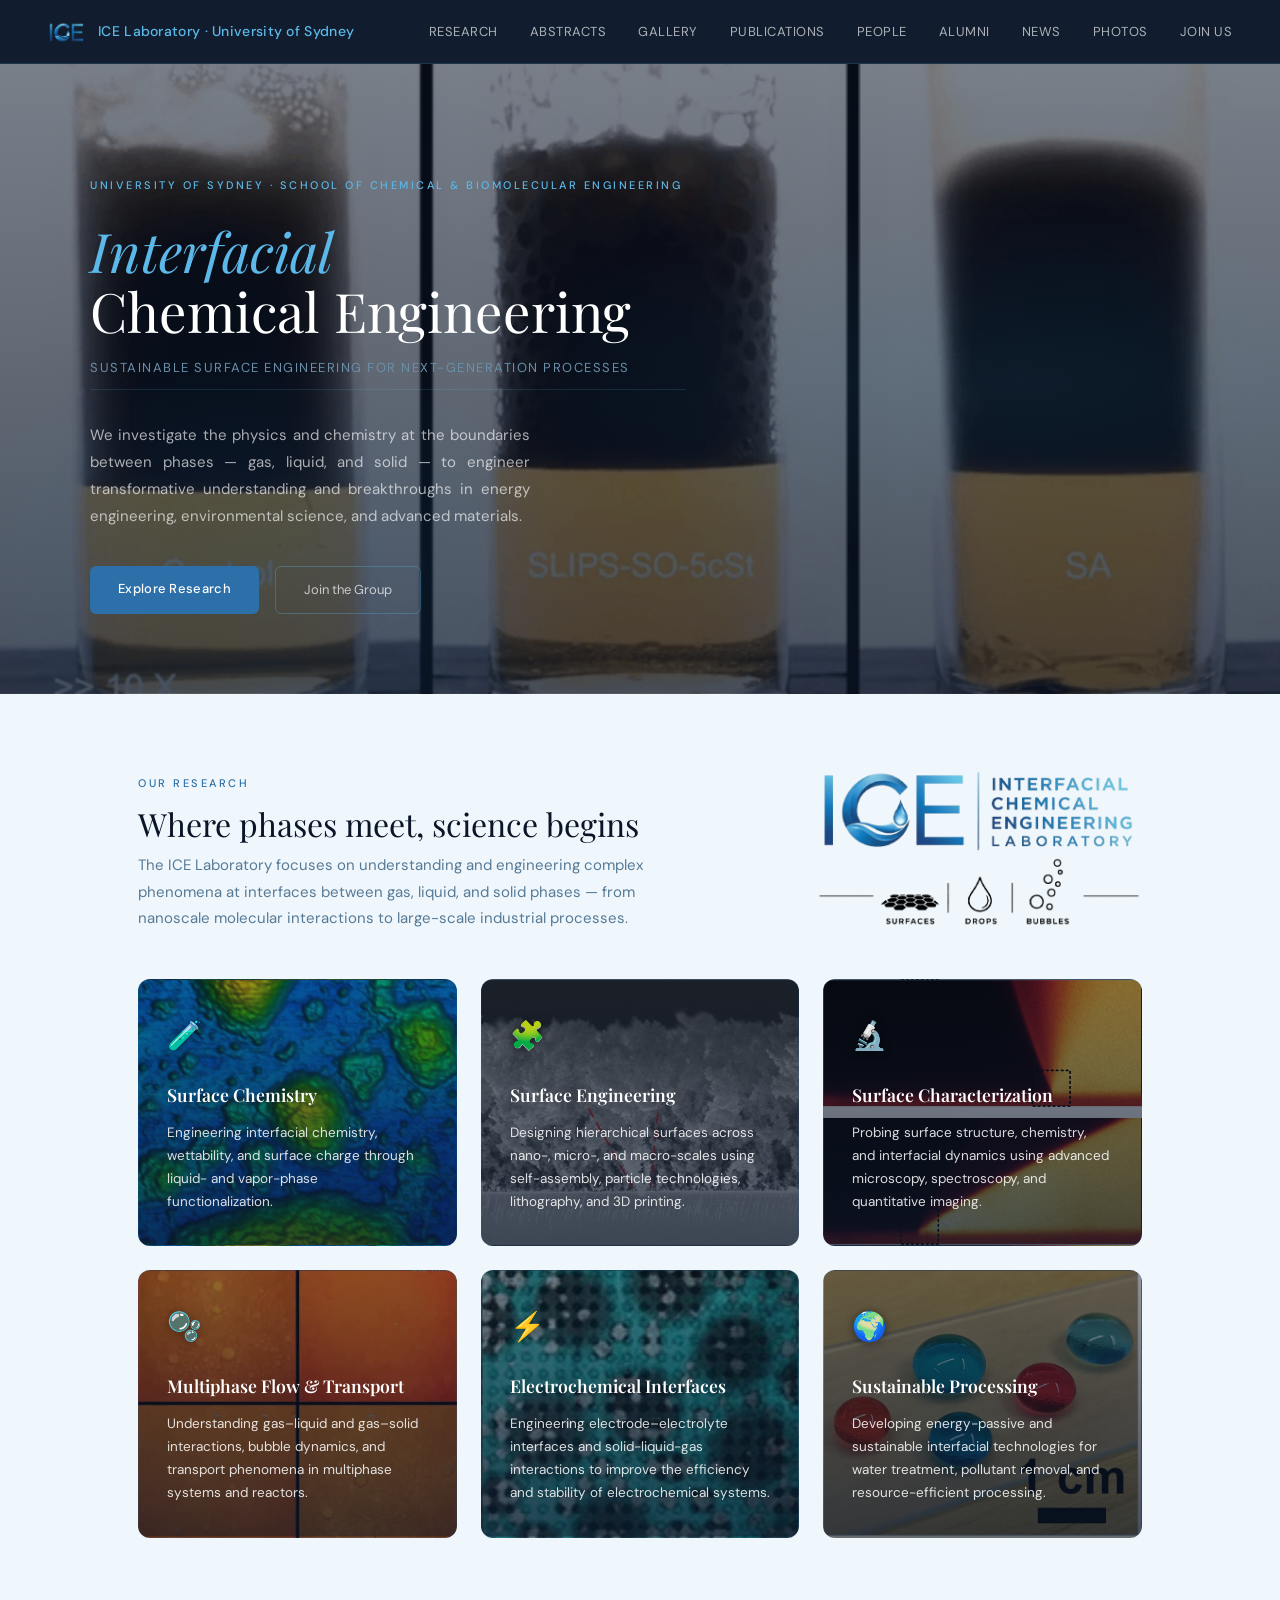
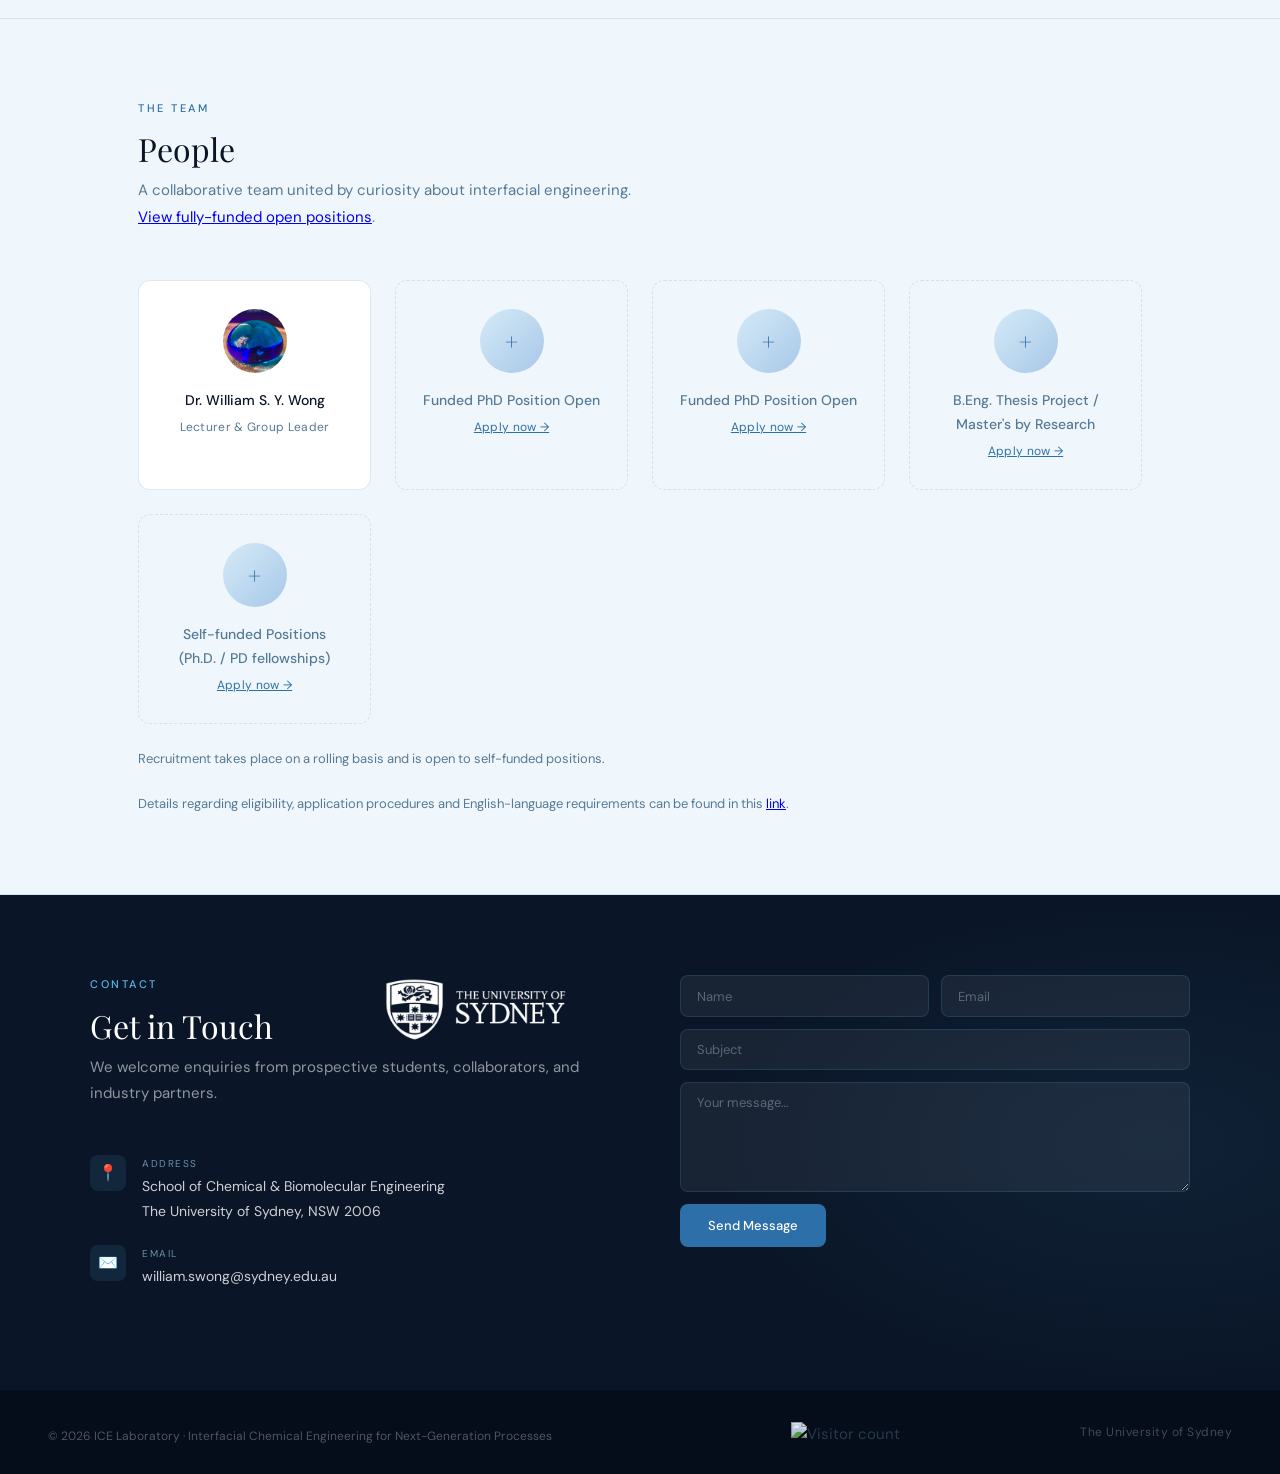
==== index.html @ 40b7fc77 "Major revision" ====
<!DOCTYPE html>
<html lang="en">
<head>
  <meta charset="UTF-8">
  <meta name="viewport" content="width=device-width, initial-scale=1.0">
  <title>ICE Group · University of Sydney</title>
  <link rel="stylesheet" href="css/style.css">
  <link href="https://fonts.googleapis.com/css2?family=Playfair+Display:ital,wght@0,400;0,600;1,400&family=DM+Sans:wght@300;400;500&display=swap" rel="stylesheet">
  <link rel="stylesheet" href="css/style.css">
  <link rel="stylesheet" href="https://fonts.googleapis.com/css2?family=Playfair+Display:ital,wght@0,400;0,600;1,400&family=DM+Sans:wght@300;400;500&display=swap">
  <link rel="stylesheet" href="css/style.css">
  <link rel="stylesheet" href="https://fonts.googleapis.com/css2?family=Playfair+Display:ital,wght@0,400;0,600;1,400&family=DM+Sans:wght@300;400;500&display=swap">
  <link rel="stylesheet" href="https://fonts.googleapis.com/css2?family=Playfair+Display:ital,wght@0,400;0,600;1,400&family=DM+Sans:wght@300;400;500&display=swap">
  <style>




    /* ---- HERO ---- */
    .hero {
      background: var(--ice-deep);
      padding: 7rem 3rem 5rem;
      position: relative; overflow: hidden;
    }
    .hero::before {
      content: '';
      position: absolute; inset: 0;
      background:
        radial-gradient(ellipse 60% 40% at 80% 50%, rgba(91,184,232,0.08) 0%, transparent 70%),
        radial-gradient(ellipse 40% 60% at 20% 80%, rgba(45,111,168,0.12) 0%, transparent 60%);
    }
    .hero-grid {
      display: grid; grid-template-columns: 1fr 1fr; gap: 4rem;
      max-width: 1100px; margin: 0 auto;
      position: relative; z-index: 1; align-items: center;
    }
    .hero-eyebrow {
      font-size: 11px; font-weight: 500; letter-spacing: 2.5px;
      text-transform: uppercase; color: var(--ice-bright); margin-bottom: 1.5rem;
    }
    .hero-title {
      font-family: 'Playfair Display', serif;
      font-size: 3.4rem; font-weight: 400; line-height: 1.1;
      color: white; margin-bottom: 1rem;
    }
    .hero-title em { font-style: italic; color: var(--ice-bright); }
    .hero-subtitle {
      font-size: 13px; font-weight: 400; letter-spacing: 1.5px;
      text-transform: uppercase; color: var(--ice-muted);
      margin-bottom: 2rem; padding-bottom: 2rem;
      border-bottom: 1px solid rgba(91,184,232,0.15);
    }
    .hero-desc {
      color: rgba(255,255,255,0.65); font-size: 15px; line-height: 1.8;
      margin-bottom: 2.5rem; max-width: 440px; text-align: justify;
    }
    .hero-ctas { display: flex; gap: 1rem; flex-wrap: wrap; }
    .hero-visual { display: flex; align-items: center; justify-content: center; opacity: 0.92; }
    .hero-content > * { animation: fadeUp 0.6s ease both; }
    .hero-content > *:nth-child(1) { animation-delay: 0.05s; }
    .hero-content > *:nth-child(2) { animation-delay: 0.15s; }
    .hero-content > *:nth-child(3) { animation-delay: 0.22s; }
    .hero-content > *:nth-child(4) { animation-delay: 0.30s; }
    .hero-content > *:nth-child(5) { animation-delay: 0.38s; }
    .hero-visual { animation: fadeUp 0.8s 0.2s ease both; }



    /* ---- RESEARCH CARDS ---- */
    .research-grid { display: grid; grid-template-columns: repeat(3, 1fr); gap: 1.5rem; }
    .research-card {
      background: white; border: 1px solid var(--border); border-radius: 12px;
      padding: 2rem 1.75rem; position: relative; overflow: hidden;
      min-height: 210px;
      background-size: cover; background-position: center;
      transition: box-shadow 0.2s, transform 0.2s;
    }
    .research-card:hover { transform: translateY(-3px); box-shadow: 0 12px 32px rgba(10,22,40,0.08); }
    .research-card::before {
      content: ''; position: absolute; top: 0; left: 0; right: 0; height: 3px;
      background: linear-gradient(90deg, var(--ice-blue), var(--ice-bright));
    }
    /* When a background photo is set, the top accent bar is redundant and
       title/description switch to light text so they stay readable over
       the dark tint layered under the photo (see researchCardHTML() below). */
    .research-card-photo::before { display: none; }
    .research-card-photo .card-title { color: white; }
    .research-card-photo .card-desc { color: rgba(255,255,255,0.85); }
    .research-card-photo .card-icon { filter: drop-shadow(0 1px 4px rgba(0,0,0,0.5)); }
    .card-icon { font-size: 28px; margin-bottom: 1.25rem; display: block; }
    .card-title {
      font-family: 'Playfair Display', serif; font-size: 1.1rem; font-weight: 600;
      color: var(--ice-deep); margin-bottom: 0.75rem;
    }
    .card-desc { font-size: 13.5px; color: var(--text-muted); line-height: 1.7;}

    /* ---- PEOPLE ---- */
    .full-width-band { background: var(--ice-frost); border-top: 1px solid var(--border); border-bottom: 1px solid var(--border); }
    .people-grid { display: grid; grid-template-columns: repeat(4, 1fr); gap: 1.5rem; }
    .person-card {
      background: white; border: 1px solid var(--border); border-radius: 12px;
      padding: 1.75rem 1.5rem; text-align: center; transition: transform 0.2s;
    }
    .person-card:hover { transform: translateY(-2px); }
    .person-card-open { border: 1px dashed var(--border); background: var(--ice-frost); }
    .person-avatar {
      width: 64px; height: 64px; border-radius: 50%;
      margin: 0 auto 1rem;
      display: flex; align-items: center; justify-content: center;
      font-family: 'Playfair Display', serif; font-size: 1.2rem; color: white; font-weight: 600;
    }
    .person-name { font-weight: 500; font-size: 14px; color: var(--ice-deep); margin-bottom: 0.25rem; }
    .person-role { font-size: 12px; color: var(--text-muted); letter-spacing: 0.3px; }

    /* ---- CONTACT ---- */
    .contact-band {
      background: var(--ice-deep); padding: 5rem 3rem;
      position: relative; overflow: hidden;
    }
    .contact-band::before {
      content: ''; position: absolute; inset: 0;
      background: radial-gradient(ellipse 50% 70% at 90% 50%, rgba(91,184,232,0.07) 0%, transparent 70%);
    }
    .contact-inner {
      max-width: 1100px; margin: 0 auto;
      display: grid; grid-template-columns: 1fr 1fr; gap: 5rem;
      position: relative; z-index: 1; align-items: start;
    }
    .contact-left .section-title { color: white; }
    .contact-left .section-lead  { color: rgba(255,255,255,0.55); }
    .contact-detail { display: flex; gap: 1rem; margin-bottom: 1.25rem; align-items: flex-start; }
    .contact-icon {
      width: 36px; height: 36px; background: rgba(91,184,232,0.1);
      border-radius: 8px; display: flex; align-items: center; justify-content: center;
      flex-shrink: 0; font-size: 16px; color: var(--ice-bright);
    }
    .contact-text-label { font-size: 10px; letter-spacing: 1.5px; text-transform: uppercase; color: var(--ice-muted); display: block; margin-bottom: 2px; }
    .contact-text-val   { font-size: 14px; color: rgba(255,255,255,0.8); }
    .contact-form { display: flex; flex-direction: column; gap: 0.75rem; }
    .form-row { display: grid; grid-template-columns: 1fr 1fr; gap: 0.75rem; }
    .form-input {
      background: rgba(255,255,255,0.06); border: 1px solid rgba(91,184,232,0.15);
      border-radius: 8px; padding: 0.7rem 1rem; color: white;
      font-size: 13px; font-family: 'DM Sans', sans-serif; outline: none; transition: border-color 0.2s;
    }
    .form-input::placeholder { color: rgba(255,255,255,0.3); }
    .form-input:focus { border-color: var(--ice-bright); }
    textarea.form-input { resize: vertical; min-height: 110px; }
    .form-submit {
      background: var(--ice-blue); color: white; border: none;
      padding: 0.8rem 1.75rem; border-radius: 8px; font-size: 13px; font-weight: 500;
      cursor: pointer; font-family: 'DM Sans', sans-serif; align-self: flex-start; transition: background 0.2s;
    }
    .form-submit:hover { background: var(--ice-bright); }
  
  
  
  
  
  
  
  
  
  
  
  
  
  
  
  
  
  
  
  
  
  
  
  
  
  
  
  
  
  
  
  
  
  
  
  
  
  
  
  </style>
</head>
<body>








































<!-- NAV -->
<nav>
  <div class="nav-logo">
    <div class="nav-emblem" style="position: relative; background-image: url('images/Branding/ICE_Logo.png'); background-size: contain; background-position: center center; background-repeat: no-repeat;"></div>
    <a href="index.html" style="text-decoration:none">
      <span class="nav-name" style="position: relative;">ICE Laboratory · University of Sydney</span>
    </a>
  </div>
  <ul class="nav-links">
    <li data-page="research" class="" style="position: relative;"><a href="#research">Research</a></li>
    <li data-page="abstracts" class="" style="position: relative;"><a href="abstracts.html">Abstracts</a></li>
    <li data-page="gallery" class="" style="position: relative;"><a href="gallery.html">Gallery</a></li>
    <li data-page="publications" class="" style="position: relative;"><a href="publications.html">Publications</a></li>
    <li data-page="people" class="" style="position: relative;"><a href="people.html">People</a></li>
    <li data-page="alumni" class="" style="position: relative;"><a href="alumni.html">Alumni</a></li>
    <li data-page="news" class="" style="position: relative;"><a href="news.html">News</a></li>
    <li data-page="photos" class="" style="position: relative;"><a href="photos.html">Photos</a></li>
    <li data-page="join" class="" style="position: relative;"><a href="#contact">Join Us</a></li>
  </ul>
</nav>

<!-- HERO -->
<div class="hero" style="position: relative; background-image: linear-gradient(rgba(10, 22, 40, 0.55), rgba(10, 22, 40, 0.75)), url('images/Home/e1c041_4ffdee4d63ff4e2298f3555fc616839c_mv2.gif'); background-size: cover, cover; background-position: center center, center center; background-repeat: no-repeat, no-repeat;">
  <div class="hero-grid">
    <div class="hero-content">
      <p class="hero-eyebrow" style="position: relative; height: 21px; width: 631px;" spellcheck="false">University of Sydney · School of Chemical &amp; Biomolecular Engineering</p>
      <h1 class="hero-title" style="position: relative;"><em class="" style="position: relative;">Interfacial</em><br>Chemical Engineering</h1>
      <p class="hero-subtitle" style="position: relative; width: 596px; height: 17px;">Sustainable surface Engineering for next-generation processes</p>
      <p class="hero-desc" style="position: relative; width: 480px; height: 104px;">We investigate the physics and chemistry at the boundaries between phases — gas, liquid, and solid — to engineer transformative understanding and breakthroughs in energy engineering, environmental science, and advanced materials.</p>
      <div class="hero-ctas">
        <a href="#research" class="btn-primary" style="position: relative;">Explore Research</a>
        <a href="#contact" class="btn-secondary" style="position: relative;">Join the Group</a>
      </div>
    </div>
    <div class="hero-visual">
      
    </div>
  </div>
</div>



<!-- RESEARCH -->
<section id="research" style="position: relative;">
  <span class="section-tag" style="position: relative;">Our Research</span>
  <h2 class="section-title" style="position: relative;">Where phases meet, science begins</h2>
  <p class="section-lead" style="position: relative;">The ICE Laboratory focuses on understanding and engineering complex phenomena at interfaces between gas, liquid, and solid phases — from nanoscale molecular interactions to large-scale industrial processes.</p>
  <div class="research-grid" id="researchGrid"><div class="research-card research-card-photo" style="background-image: linear-gradient(rgba(10, 22, 40, 0.45), rgba(10, 22, 40, 0.75)), url(&quot;images/Home/2025_ACSNano.png-cropped.png-cropped.png&quot;); position: relative;">
      <span class="card-icon" style="position: relative;">🧪</span>
      <h3 class="card-title" style="position: relative;">Surface Chemistry</h3>
      <p class="card-desc" style="position: relative;">Engineering interfacial chemistry, wettability, and surface charge through liquid- and vapor-phase functionalization.</p>
    </div><div class="research-card research-card-photo" style="background-image: linear-gradient(rgba(10, 22, 40, 0.45), rgba(10, 22, 40, 0.75)), url(&quot;images/Home/2016_Re-entrant_Nanoparticles.jpg&quot;); position: relative;">
      <span class="card-icon" style="position: relative;">🧩</span>
      <h3 class="card-title" style="position: relative;">Surface Engineering</h3>
      <p class="card-desc" style="position: relative;">Designing hierarchical surfaces across nano-, micro-, and macro-scales using self-assembly, particle technologies, lithography, and 3D printing.</p>
    </div><div class="research-card research-card-photo" style="background-image: linear-gradient(rgba(10, 22, 40, 0.45), rgba(10, 22, 40, 0.75)), url(&quot;images/Home/2020_Langmuir.png-cropped.png&quot;); position: relative;">
      <span class="card-icon" style="position: relative;">🔬</span>
      <h3 class="card-title" style="position: relative;">Surface Characterization</h3>
      <p class="card-desc" style="position: relative;">Probing surface structure, chemistry, and interfacial dynamics using advanced microscopy, spectroscopy, and quantitative imaging.</p>
    </div><div class="research-card research-card-photo" style="background-image: linear-gradient(rgba(10, 22, 40, 0.45), rgba(10, 22, 40, 0.75)), url(&quot;images/Home/Debubbling-crop.gif&quot;); position: relative;">
      <span class="card-icon" style="position: relative;">🫧</span>
      <h3 class="card-title" style="position: relative;">Multiphase Flow &amp; Transport</h3>
      <p class="card-desc" style="position: relative;">Understanding gas–liquid and gas–solid interactions, bubble dynamics, and transport phenomena in multiphase systems and reactors.</p>
    </div><div class="research-card research-card-photo" style="background-image: linear-gradient(rgba(10, 22, 40, 0.45), rgba(10, 22, 40, 0.75)), url(&quot;images/Home/2022_Effervescence.jpg-cropped.png&quot;); position: relative;">
      <span class="card-icon" style="position: relative;">⚡</span>
      <h3 class="card-title" style="position: relative;">Electrochemical Interfaces</h3>
      <p class="card-desc" style="position: relative;">Engineering electrode–electrolyte interfaces and solid-liquid-gas interactions to improve the efficiency and stability of electrochemical systems.</p>
    </div><div class="research-card research-card-photo" style="background-image: linear-gradient(rgba(10, 22, 40, 0.45), rgba(10, 22, 40, 0.75)), url(&quot;images/Home/2023_Fluoro-Free.jpg-cropped.png&quot;); position: relative;">
      <span class="card-icon" style="position: relative;">🌍</span>
      <h3 class="card-title" style="position: relative;">Sustainable Processing</h3>
      <p class="card-desc" style="position: relative;">Developing energy-passive and sustainable interfacial technologies for water treatment, pollutant removal, and resource-efficient processing.</p>
    </div></div>
<span class="cms-hoverable" style="position: absolute; left: 770px; top: 86px; display: inline-block; z-index: 5;"><span class="cms-resize-handle" title="Drag to resize (aspect ratio is kept)"></span></span><span class="cms-hoverable" style="position: absolute; left: 774px; top: 99px; display: inline-block; z-index: 5;"><span class="cms-hoverable" style="position: relative; display: inline-block;"><span class="cms-hoverable" style="position: relative; display: inline-block;"><span class="cms-hoverable" style="position: relative; display: inline-block;"><span class="cms-hoverable" style="position: relative; display: inline-block;"><span class="cms-hoverable" style="position: relative; display: inline-block;"><span class="cms-hoverable" style="position: relative; display: inline-block;"><span class="cms-hoverable" style="position: relative; display: inline-block;"><span class="cms-hoverable" style="position: relative; display: inline-block;"><span class="cms-hoverable" style="position: relative; display: inline-block;"><span class="cms-hoverable" style="position: relative; display: inline-block; left: -48px; top: -30px;"><img src="images/Home/20260817_Group_Logo-removebg_2.png" alt="20260817_Group_Logo-removebg.png" class="" style="width: 326px; max-width: 90vw; height: auto; border-radius: 6px; display: block; cursor: pointer;"><span class="cms-resize-handle" title="Drag to resize (aspect ratio is kept)"></span></span><span class="cms-resize-handle" title="Drag to resize (aspect ratio is kept)"></span></span><span class="cms-resize-handle" title="Drag to resize (aspect ratio is kept)"></span></span><span class="cms-resize-handle" title="Drag to resize (aspect ratio is kept)"></span></span><span class="cms-resize-handle" title="Drag to resize (aspect ratio is kept)"></span></span><span class="cms-resize-handle" title="Drag to resize (aspect ratio is kept)"></span></span><span class="cms-resize-handle" title="Drag to resize (aspect ratio is kept)"></span></span><span class="cms-resize-handle" title="Drag to resize (aspect ratio is kept)"></span></span><span class="cms-resize-handle" title="Drag to resize (aspect ratio is kept)"></span></span><span class="cms-resize-handle" title="Drag to resize (aspect ratio is kept)"></span></span><span class="cms-resize-handle" title="Drag to resize (aspect ratio is kept)"></span></span></section>

<!-- PEOPLE -->
<div class="full-width-band">
<section id="people" style="position: relative;">
  <span class="section-tag" style="position: relative;">The Team</span>
  <h2 class="section-title" style="position: relative;">People</h2>
  <p class="section-lead" style="position: relative; width: 530px; height: 55px;">A collaborative team united by curiosity about interfacial engineering.&nbsp;<br><a href="https://williamsywong.github.io/ICE-Laboratory/news.html" target="_blank" rel="noopener" class="" style="position: relative;">View fully-funded open positions</a>.<br></p>
  <div class="people-grid" id="teamGridHome"><div class="person-card">
      <div class="person-avatar" style="background: url(&quot;images/Headshots/People-WW.png&quot;) center center / cover; position: relative;"></div>
      <p class="person-name" style="position: relative;">Dr. William S. Y. Wong</p>
      <p class="person-role" style="position: relative;">Lecturer &amp; Group Leader</p>
    </div><div class="person-card person-card-open">
        <div class="person-avatar" style="background: linear-gradient(135deg, rgb(212, 234, 247), rgb(168, 200, 232)); font-size: 1.4rem; color: rgb(45, 111, 168); position: relative;">+</div>
        <p class="person-name" style="color: var(--text-muted); position: relative;">Funded PhD Position Open</p>
        <p class="person-role" style="position: relative;"><a href="index.html#contact" style="color: var(--ice-blue); position: relative;" class="">Apply now →</a></p>
      </div><div class="person-card person-card-open">
        <div class="person-avatar" style="background: linear-gradient(135deg, rgb(212, 234, 247), rgb(168, 200, 232)); font-size: 1.4rem; color: rgb(45, 111, 168); position: relative;">+</div>
        <p class="person-name" style="color: var(--text-muted); position: relative;">Funded PhD Position Open</p>
        <p class="person-role" style="position: relative;"><a href="index.html#contact" style="color: var(--ice-blue); position: relative;" class="">Apply now →</a></p>
      </div><div class="person-card person-card-open">
        <div class="person-avatar" style="background: linear-gradient(135deg, rgb(212, 234, 247), rgb(168, 200, 232)); font-size: 1.4rem; color: rgb(45, 111, 168); position: relative;">+</div>
        <p class="person-name" style="color: var(--text-muted); position: relative;">B.Eng. Thesis Project / Master's by Research</p>
        <p class="person-role" style="position: relative;"><a href="index.html#contact" style="color: var(--ice-blue); position: relative;" class="">Apply now →</a></p>
      </div><div class="person-card person-card-open">
        <div class="person-avatar" style="background: linear-gradient(135deg, rgb(212, 234, 247), rgb(168, 200, 232)); font-size: 1.4rem; color: rgb(45, 111, 168); position: relative;">+</div>
        <p class="person-name" style="color: var(--text-muted); position: relative;">Self-funded Positions (Ph.D. / PD fellowships)</p>
        <p class="person-role" style="position: relative;"><a href="index.html#contact" style="color: var(--ice-blue); position: relative;" class="">Apply now →</a></p>
      </div></div>
  <p style="margin-top: 1.5rem; font-size: 13px; color: var(--text-muted); position: relative; width: 1007px; height: 66px;" class="">Recruitment takes place on a rolling basis and is open to self-funded positions.&nbsp;<br><br>Details regarding eligibility, application procedures and English-language requirements can be found in this <a href="https://www.sydney.edu.au/courses/courses/pr/doctor-of-philosophy-engineering.html" target="_blank" rel="noopener" class="" style="position: relative;">link</a>.<br></p>

<span class="cms-hoverable" style="position: absolute; left: 279px; top: 921px; display: inline-block; z-index: 5;"><img src="images/Home/USYD_2.png" alt="USYD.png" style="width: 233px; max-width: 90vw; height: auto; border-radius: 6px; display: block;"><span class="cms-resize-handle" title="Drag to resize (aspect ratio is kept)"></span></span></section></div>

<!-- CONTACT -->
<div class="contact-band" id="contact" style="position: relative;">
  <div class="contact-inner">
    <div class="contact-left">
      <span class="section-tag" style="color: var(--ice-bright); position: relative;">Contact</span>
      <h2 class="section-title" style="position: relative;">Get in Touch</h2>
      <p class="section-lead" style="position: relative;">We welcome enquiries from prospective students, collaborators, and industry partners.</p>
      <div class="contact-detail">
        <div class="contact-icon">📍</div>
        <div><span class="contact-text-label" style="position: relative;">Address</span><span class="contact-text-val" style="position: relative;">School of Chemical &amp; Biomolecular Engineering<br>The University of Sydney, NSW 2006</span></div>
      </div>
      <div class="contact-detail">
        <div class="contact-icon">✉️</div>
        <div><span class="contact-text-label" style="position: relative;">Email</span><span class="contact-text-val" style="position: relative;">william.swong@sydney.edu.au</span></div>
      </div>
    </div>
    <div>
      <form class="contact-form" action="https://formsubmit.co/william.swong@sydney.edu.au" method="POST">
        <input type="hidden" name="_next" value="https://williamsywong.github.io/ICE-Laboratory/">
        <div class="form-row">
          <input type="text" name="name" class="form-input" placeholder="Name" required="">
          <input type="email" name="email" class="form-input" placeholder="Email" required="">
        </div>
        <input type="text" name="_subject" class="form-input" placeholder="Subject" required="">
        <textarea name="message" class="form-input" placeholder="Your message…" required=""></textarea>
        <button type="submit" class="form-submit">Send Message</button>
      </form>
    </div>
  </div>
</div>

<!-- FOOTER -->
<footer>
  <span class="footer-left" style="position: relative; width: 562px; height: 12px;">© 2026 ICE Laboratory · Interfacial Chemical Engineering for Next-Generation Processes</span>
  <span class="footer-visitors" data-cms-skip="1"><img src="https://api.visitorbadge.io/api/visitors?path=ice-group-usyd-website&amp;label=Visitors&amp;countColor=%235bb8e8&amp;style=flat-square&amp;labelColor=%230a1628" alt="Visitor count"></span>
  <span class="footer-usyd" style="position: relative;">The University of Sydney</span>
</footer>




<script src="data/research.js"></script>
<script>
  // Research area cards now live in data/research.js (RESEARCH array) — edit
  // that file to add/remove/reorder cards; the Site Editor's text edits to
  // an existing card's icon/title/description/photo sync back there on Save.
  function researchCardHTML(r) {
    const hasImage = !!r.image;
    const style = hasImage
      ? ` style="background-image:linear-gradient(180deg, rgba(10,22,40,0.45), rgba(10,22,40,0.75)), url('images/Home/${r.image}');"`
      : '';
    return `<div class="research-card${hasImage ? ' research-card-photo' : ''}"${style}>
      <span class="card-icon">${r.icon}</span>
      <h3 class="card-title">${r.title}</h3>
      <p class="card-desc">${r.desc}</p>
    </div>`;
  }
  document.getElementById('researchGrid').innerHTML = RESEARCH.map(researchCardHTML).join('');
</script>

<script src="data/team.js"></script>
<script>
  // Team roster now lives in data/team.js (TEAM array) — shared with people.html —
  // edit that one file to add/remove/reorder team members or open positions.
  function personCardHTML(m) {
    if (m.open) {
      return `<div class="person-card person-card-open">
        <div class="person-avatar" style="background:linear-gradient(135deg,#d4eaf7,#a8c8e8); font-size:1.4rem; color:#2d6fa8;">+</div>
        <p class="person-name" style="color:var(--text-muted);">${m.role}</p>
        <p class="person-role"><a href="${m.link || 'index.html#contact'}" style="color:var(--ice-blue);">${m.linkText || 'Apply now →'}</a></p>
      </div>`;
    }
    const avatarStyle = m.photo
      ? `background:url('images/Headshots/${m.photo}') center center / cover;`
      : `background:${m.color || 'linear-gradient(135deg,#5bb8e8,#1a3a5c)'};`;
    return `<div class="person-card">
      <div class="person-avatar" style="${avatarStyle}">${m.photo ? '' : (m.initials || '')}</div>
      <p class="person-name">${m.name}</p>
      <p class="person-role">${m.role}</p>
    </div>`;
  }
  document.getElementById('teamGridHome').innerHTML = TEAM.map(personCardHTML).join('');
</script>















<span class="cms-hoverable" style="position: absolute; left: 1118px; top: 766px; display: inline-block; z-index: 5;"><span class="cms-hoverable" style="position: relative; display: inline-block; left: 0px; top: 1px;"><span class="cms-hoverable" style="position: relative; display: inline-block;"><span class="cms-hoverable" style="position: relative; display: inline-block;"><span class="cms-hoverable" style="position: relative; display: inline-block; left: -7px; top: 85px;"><span class="cms-resize-handle" title="Drag to resize (aspect ratio is kept)"></span></span><span class="cms-resize-handle" title="Drag to resize (aspect ratio is kept)"></span></span><span class="cms-resize-handle" title="Drag to resize (aspect ratio is kept)"></span></span><span class="cms-resize-handle" title="Drag to resize (aspect ratio is kept)"></span></span><span class="cms-resize-handle" title="Drag to resize (aspect ratio is kept)"></span></span>




















</body>
</html>
---- css/style.css ----
/* ============================================
   ICE Group — Interfacial Chemical Engineering
   University of Sydney
   Shared Stylesheet
   ============================================ */

@import url('https://fonts.googleapis.com/css2?family=Playfair+Display:ital,wght@0,400;0,600;1,400&family=DM+Sans:wght@300;400;500&display=swap');

*, *::before, *::after { box-sizing: border-box; margin: 0; padding: 0; }

:root {
  --ice-deep:   #0a1628;
  --ice-mid:    #1a3a5c;
  --ice-blue:   #2d6fa8;
  --ice-bright: #5bb8e8;
  --ice-pale:   #d4eaf7;
  --ice-frost:  #f0f7fc;
  --ice-white:  #ffffff;
  --ice-muted:  #6b8fa8;
  --ice-accent: #7ec8e3;
  --ice-gold:   #c4a35a;
  --text-body:  #2c3e50;
  --text-muted: #567a96;
  --border:     rgba(45, 111, 168, 0.15);
}

body {
  font-family: 'DM Sans', sans-serif;
  background: var(--ice-frost);
  color: var(--text-body);
  font-size: 15px;
  line-height: 1.7;
  -webkit-font-smoothing: antialiased;
}

/* ---- NAV ---- */
nav {
  position: sticky;
  top: 0;
  z-index: 100;
  background: rgba(10, 22, 40, 0.97);
  backdrop-filter: blur(12px);
  border-bottom: 1px solid rgba(91, 184, 232, 0.15);
  padding: 0 3rem;
  display: flex;
  align-items: center;
  justify-content: space-between;
  height: 64px;
}

.nav-logo { display: flex; align-items: center; gap: 14px; }

.nav-emblem {
  width: 36px; height: 36px;
  background: linear-gradient(135deg, var(--ice-bright) 0%, var(--ice-blue) 60%, var(--ice-mid) 100%);
  border-radius: 8px;
  display: flex; align-items: center; justify-content: center;
  font-family: 'Playfair Display', serif;
  font-size: 16px; font-weight: 600; color: white; letter-spacing: -1px;
}

.nav-name { font-size: 14px; font-weight: 500; color: var(--ice-bright); letter-spacing: 0.3px; }

.nav-links { display: flex; gap: 2rem; list-style: none; }
.nav-links a {
  color: rgba(255,255,255,0.65);
  text-decoration: none;
  font-size: 13px; font-weight: 400;
  letter-spacing: 0.5px;
  transition: color 0.2s;
  text-transform: uppercase;
}
.nav-links a:hover,
.nav-links a.active { color: var(--ice-bright); }

/* ---- SECTION COMMON ---- */
section { padding: 5rem 3rem; max-width: 1100px; margin: 0 auto; }

.section-tag {
  font-size: 11px; font-weight: 500;
  letter-spacing: 2.5px; text-transform: uppercase;
  color: var(--ice-blue);
  margin-bottom: 0.75rem; display: block;
}

.section-title {
  font-family: 'Playfair Display', serif;
  font-size: 2rem; font-weight: 400;
  color: var(--ice-deep);
  margin-bottom: 0.5rem; line-height: 1.25;
}

.section-lead {
  color: var(--text-muted);
  font-size: 15px; max-width: 520px;
  margin-bottom: 3rem; line-height: 1.75;
}

/* ---- FOOTER ---- */
footer {
  background: #050d1a;
  padding: 2rem 3rem;
  display: flex; align-items: center; justify-content: space-between;
  border-top: 1px solid rgba(91, 184, 232, 0.08);
}
.footer-left  { font-size: 12px; color: rgba(255,255,255,0.3); }
.footer-usyd  { font-size: 12px; color: rgba(255,255,255,0.25); letter-spacing: 0.5px; }
.footer-visitors { display: flex; align-items: center; }
.footer-visitors img { height: 20px; display: block; opacity: 0.9; }

/* ---- BUTTONS ---- */
.btn-primary {
  background: var(--ice-blue); color: white; border: none;
  padding: 0.75rem 1.75rem; border-radius: 6px;
  font-size: 13px; font-weight: 500; cursor: pointer;
  letter-spacing: 0.3px; transition: background 0.2s, transform 0.15s;
  font-family: 'DM Sans', sans-serif; text-decoration: none; display: inline-block;
}
.btn-primary:hover { background: var(--ice-bright); transform: translateY(-1px); }

.btn-secondary {
  background: transparent; color: rgba(255,255,255,0.7);
  border: 1px solid rgba(91,184,232,0.3);
  padding: 0.75rem 1.75rem; border-radius: 6px;
  font-size: 13px; font-weight: 400; cursor: pointer;
  transition: border-color 0.2s, color 0.2s;
  font-family: 'DM Sans', sans-serif; text-decoration: none; display: inline-block;
}
.btn-secondary:hover { border-color: var(--ice-bright); color: white; }

/* ---- ANIMATIONS ---- */
@keyframes fadeUp {
  from { opacity: 0; transform: translateY(18px); }
  to   { opacity: 1; transform: translateY(0); }
}
---- css/style.css ----
/* ============================================
   ICE Group — Interfacial Chemical Engineering
   University of Sydney
   Shared Stylesheet
   ============================================ */

@import url('https://fonts.googleapis.com/css2?family=Playfair+Display:ital,wght@0,400;0,600;1,400&family=DM+Sans:wght@300;400;500&display=swap');

*, *::before, *::after { box-sizing: border-box; margin: 0; padding: 0; }

:root {
  --ice-deep:   #0a1628;
  --ice-mid:    #1a3a5c;
  --ice-blue:   #2d6fa8;
  --ice-bright: #5bb8e8;
  --ice-pale:   #d4eaf7;
  --ice-frost:  #f0f7fc;
  --ice-white:  #ffffff;
  --ice-muted:  #6b8fa8;
  --ice-accent: #7ec8e3;
  --ice-gold:   #c4a35a;
  --text-body:  #2c3e50;
  --text-muted: #567a96;
  --border:     rgba(45, 111, 168, 0.15);
}

body {
  font-family: 'DM Sans', sans-serif;
  background: var(--ice-frost);
  color: var(--text-body);
  font-size: 15px;
  line-height: 1.7;
  -webkit-font-smoothing: antialiased;
}

/* ---- NAV ---- */
nav {
  position: sticky;
  top: 0;
  z-index: 100;
  background: rgba(10, 22, 40, 0.97);
  backdrop-filter: blur(12px);
  border-bottom: 1px solid rgba(91, 184, 232, 0.15);
  padding: 0 3rem;
  display: flex;
  align-items: center;
  justify-content: space-between;
  height: 64px;
}

.nav-logo { display: flex; align-items: center; gap: 14px; }

.nav-emblem {
  width: 36px; height: 36px;
  background: linear-gradient(135deg, var(--ice-bright) 0%, var(--ice-blue) 60%, var(--ice-mid) 100%);
  border-radius: 8px;
  display: flex; align-items: center; justify-content: center;
  font-family: 'Playfair Display', serif;
  font-size: 16px; font-weight: 600; color: white; letter-spacing: -1px;
}

.nav-name { font-size: 14px; font-weight: 500; color: var(--ice-bright); letter-spacing: 0.3px; }

.nav-links { display: flex; gap: 2rem; list-style: none; }
.nav-links a {
  color: rgba(255,255,255,0.65);
  text-decoration: none;
  font-size: 13px; font-weight: 400;
  letter-spacing: 0.5px;
  transition: color 0.2s;
  text-transform: uppercase;
}
.nav-links a:hover,
.nav-links a.active { color: var(--ice-bright); }

/* ---- SECTION COMMON ---- */
section { padding: 5rem 3rem; max-width: 1100px; margin: 0 auto; }

.section-tag {
  font-size: 11px; font-weight: 500;
  letter-spacing: 2.5px; text-transform: uppercase;
  color: var(--ice-blue);
  margin-bottom: 0.75rem; display: block;
}

.section-title {
  font-family: 'Playfair Display', serif;
  font-size: 2rem; font-weight: 400;
  color: var(--ice-deep);
  margin-bottom: 0.5rem; line-height: 1.25;
}

.section-lead {
  color: var(--text-muted);
  font-size: 15px; max-width: 520px;
  margin-bottom: 3rem; line-height: 1.75;
}

/* ---- FOOTER ---- */
footer {
  background: #050d1a;
  padding: 2rem 3rem;
  display: flex; align-items: center; justify-content: space-between;
  border-top: 1px solid rgba(91, 184, 232, 0.08);
}
.footer-left  { font-size: 12px; color: rgba(255,255,255,0.3); }
.footer-usyd  { font-size: 12px; color: rgba(255,255,255,0.25); letter-spacing: 0.5px; }
.footer-visitors { display: flex; align-items: center; }
.footer-visitors img { height: 20px; display: block; opacity: 0.9; }

/* ---- BUTTONS ---- */
.btn-primary {
  background: var(--ice-blue); color: white; border: none;
  padding: 0.75rem 1.75rem; border-radius: 6px;
  font-size: 13px; font-weight: 500; cursor: pointer;
  letter-spacing: 0.3px; transition: background 0.2s, transform 0.15s;
  font-family: 'DM Sans', sans-serif; text-decoration: none; display: inline-block;
}
.btn-primary:hover { background: var(--ice-bright); transform: translateY(-1px); }

.btn-secondary {
  background: transparent; color: rgba(255,255,255,0.7);
  border: 1px solid rgba(91,184,232,0.3);
  padding: 0.75rem 1.75rem; border-radius: 6px;
  font-size: 13px; font-weight: 400; cursor: pointer;
  transition: border-color 0.2s, color 0.2s;
  font-family: 'DM Sans', sans-serif; text-decoration: none; display: inline-block;
}
.btn-secondary:hover { border-color: var(--ice-bright); color: white; }

/* ---- ANIMATIONS ---- */
@keyframes fadeUp {
  from { opacity: 0; transform: translateY(18px); }
  to   { opacity: 1; transform: translateY(0); }
}
---- css/style.css ----
/* ============================================
   ICE Group — Interfacial Chemical Engineering
   University of Sydney
   Shared Stylesheet
   ============================================ */

@import url('https://fonts.googleapis.com/css2?family=Playfair+Display:ital,wght@0,400;0,600;1,400&family=DM+Sans:wght@300;400;500&display=swap');

*, *::before, *::after { box-sizing: border-box; margin: 0; padding: 0; }

:root {
  --ice-deep:   #0a1628;
  --ice-mid:    #1a3a5c;
  --ice-blue:   #2d6fa8;
  --ice-bright: #5bb8e8;
  --ice-pale:   #d4eaf7;
  --ice-frost:  #f0f7fc;
  --ice-white:  #ffffff;
  --ice-muted:  #6b8fa8;
  --ice-accent: #7ec8e3;
  --ice-gold:   #c4a35a;
  --text-body:  #2c3e50;
  --text-muted: #567a96;
  --border:     rgba(45, 111, 168, 0.15);
}

body {
  font-family: 'DM Sans', sans-serif;
  background: var(--ice-frost);
  color: var(--text-body);
  font-size: 15px;
  line-height: 1.7;
  -webkit-font-smoothing: antialiased;
}

/* ---- NAV ---- */
nav {
  position: sticky;
  top: 0;
  z-index: 100;
  background: rgba(10, 22, 40, 0.97);
  backdrop-filter: blur(12px);
  border-bottom: 1px solid rgba(91, 184, 232, 0.15);
  padding: 0 3rem;
  display: flex;
  align-items: center;
  justify-content: space-between;
  height: 64px;
}

.nav-logo { display: flex; align-items: center; gap: 14px; }

.nav-emblem {
  width: 36px; height: 36px;
  background: linear-gradient(135deg, var(--ice-bright) 0%, var(--ice-blue) 60%, var(--ice-mid) 100%);
  border-radius: 8px;
  display: flex; align-items: center; justify-content: center;
  font-family: 'Playfair Display', serif;
  font-size: 16px; font-weight: 600; color: white; letter-spacing: -1px;
}

.nav-name { font-size: 14px; font-weight: 500; color: var(--ice-bright); letter-spacing: 0.3px; }

.nav-links { display: flex; gap: 2rem; list-style: none; }
.nav-links a {
  color: rgba(255,255,255,0.65);
  text-decoration: none;
  font-size: 13px; font-weight: 400;
  letter-spacing: 0.5px;
  transition: color 0.2s;
  text-transform: uppercase;
}
.nav-links a:hover,
.nav-links a.active { color: var(--ice-bright); }

/* ---- SECTION COMMON ---- */
section { padding: 5rem 3rem; max-width: 1100px; margin: 0 auto; }

.section-tag {
  font-size: 11px; font-weight: 500;
  letter-spacing: 2.5px; text-transform: uppercase;
  color: var(--ice-blue);
  margin-bottom: 0.75rem; display: block;
}

.section-title {
  font-family: 'Playfair Display', serif;
  font-size: 2rem; font-weight: 400;
  color: var(--ice-deep);
  margin-bottom: 0.5rem; line-height: 1.25;
}

.section-lead {
  color: var(--text-muted);
  font-size: 15px; max-width: 520px;
  margin-bottom: 3rem; line-height: 1.75;
}

/* ---- FOOTER ---- */
footer {
  background: #050d1a;
  padding: 2rem 3rem;
  display: flex; align-items: center; justify-content: space-between;
  border-top: 1px solid rgba(91, 184, 232, 0.08);
}
.footer-left  { font-size: 12px; color: rgba(255,255,255,0.3); }
.footer-usyd  { font-size: 12px; color: rgba(255,255,255,0.25); letter-spacing: 0.5px; }
.footer-visitors { display: flex; align-items: center; }
.footer-visitors img { height: 20px; display: block; opacity: 0.9; }

/* ---- BUTTONS ---- */
.btn-primary {
  background: var(--ice-blue); color: white; border: none;
  padding: 0.75rem 1.75rem; border-radius: 6px;
  font-size: 13px; font-weight: 500; cursor: pointer;
  letter-spacing: 0.3px; transition: background 0.2s, transform 0.15s;
  font-family: 'DM Sans', sans-serif; text-decoration: none; display: inline-block;
}
.btn-primary:hover { background: var(--ice-bright); transform: translateY(-1px); }

.btn-secondary {
  background: transparent; color: rgba(255,255,255,0.7);
  border: 1px solid rgba(91,184,232,0.3);
  padding: 0.75rem 1.75rem; border-radius: 6px;
  font-size: 13px; font-weight: 400; cursor: pointer;
  transition: border-color 0.2s, color 0.2s;
  font-family: 'DM Sans', sans-serif; text-decoration: none; display: inline-block;
}
.btn-secondary:hover { border-color: var(--ice-bright); color: white; }

/* ---- ANIMATIONS ---- */
@keyframes fadeUp {
  from { opacity: 0; transform: translateY(18px); }
  to   { opacity: 1; transform: translateY(0); }
}
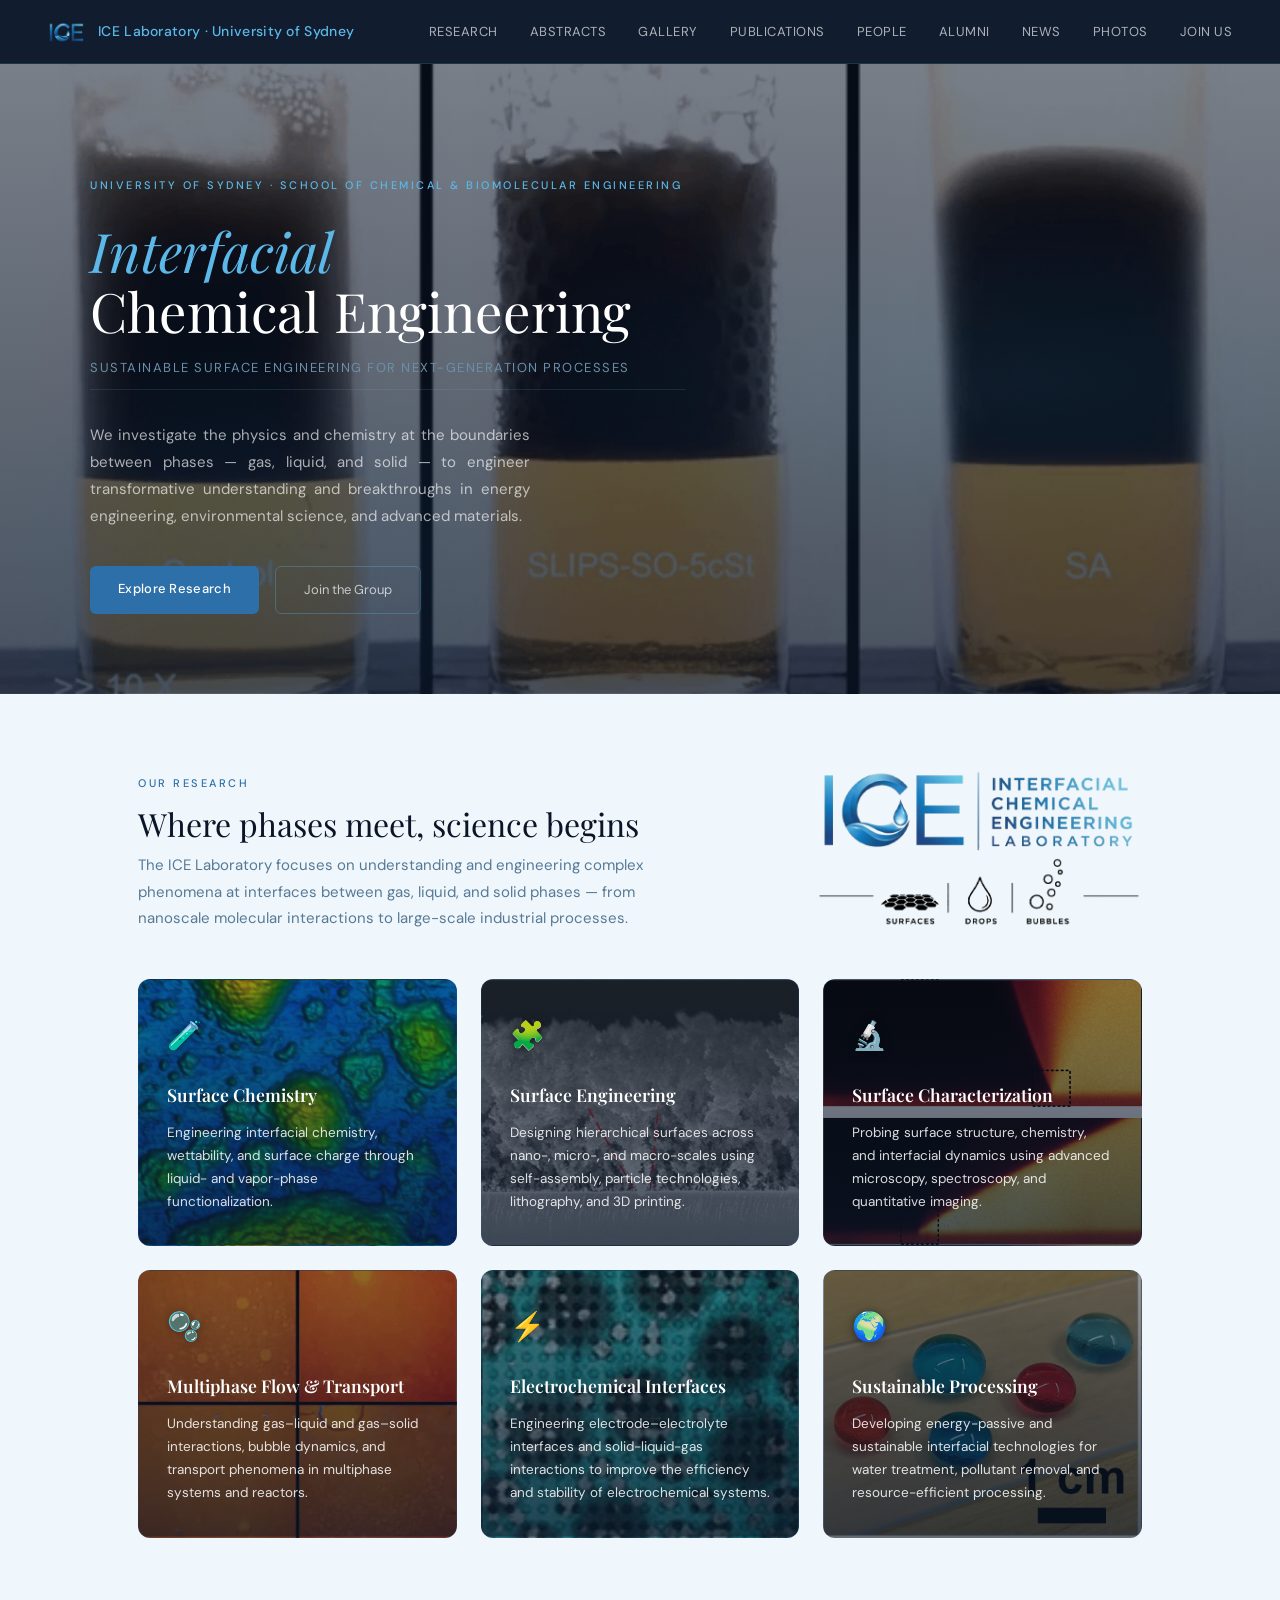
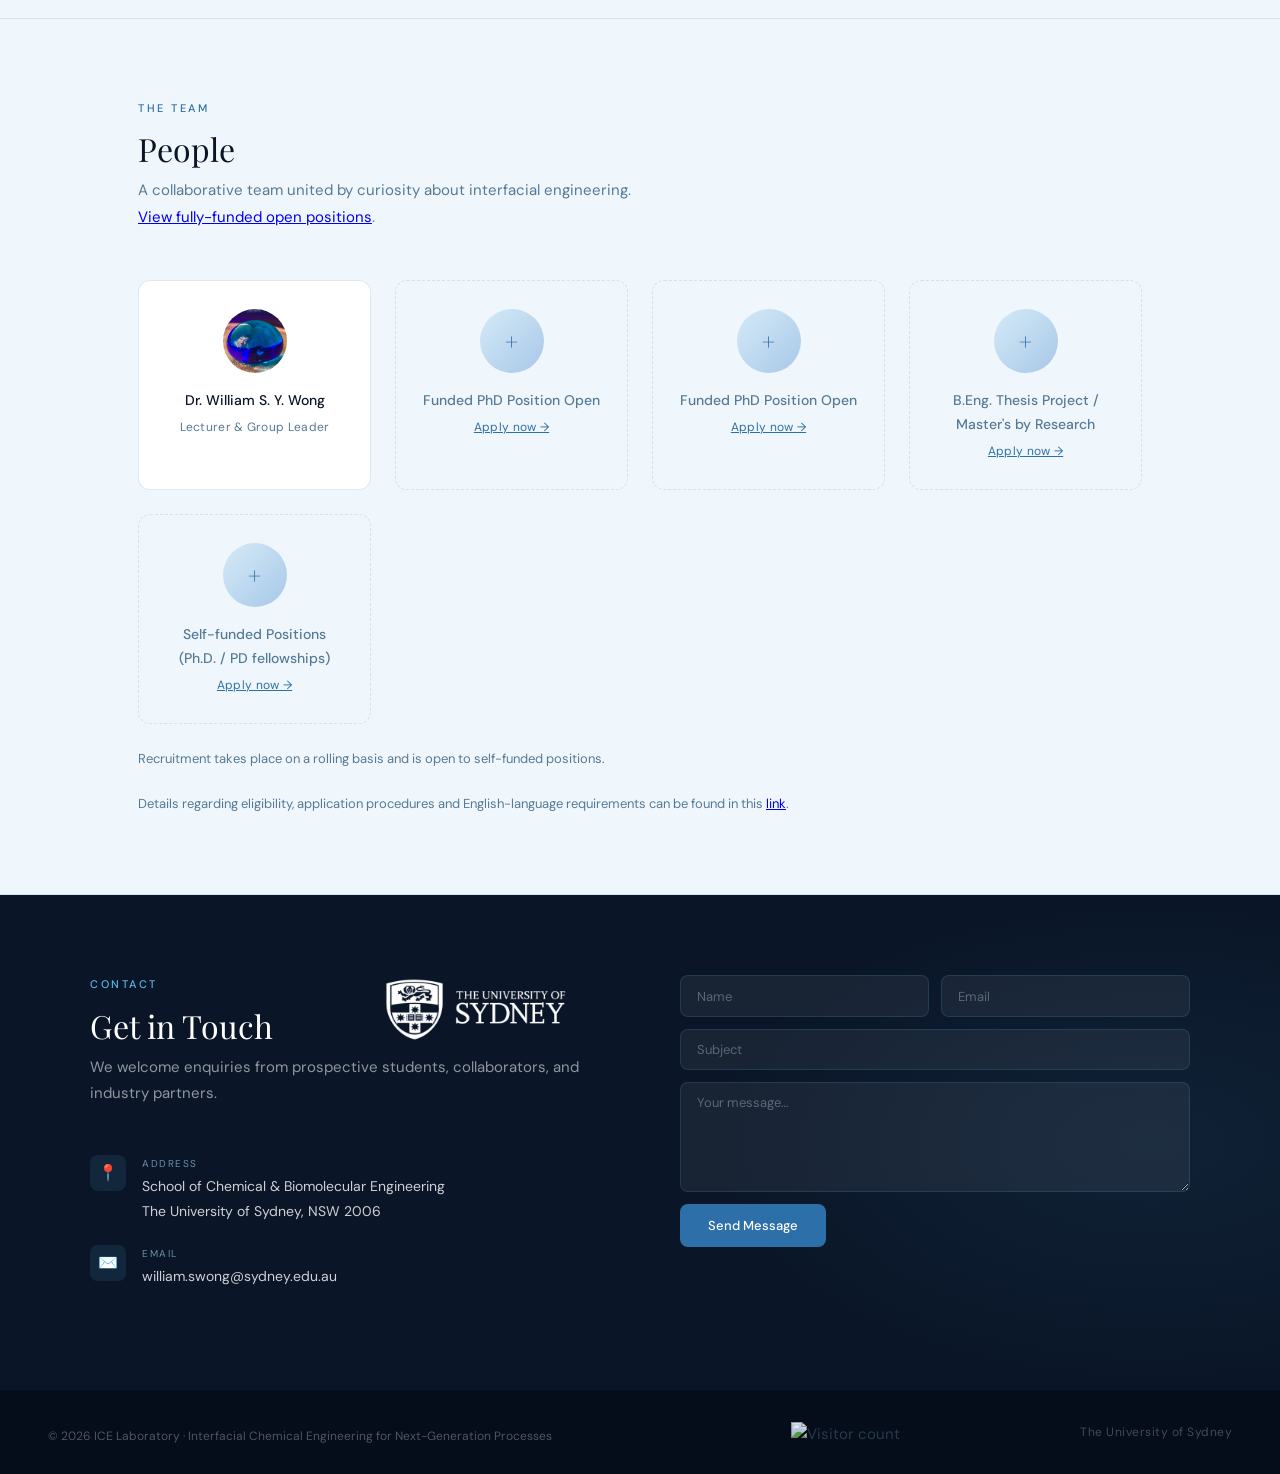
==== commit 9a36c5a1: "optimizations" ====
--- a/index.html
+++ b/index.html
@@ -6,15 +6,8 @@
   <title>ICE Group · University of Sydney</title>
   <link rel="stylesheet" href="css/style.css">
   <link href="https://fonts.googleapis.com/css2?family=Playfair+Display:ital,wght@0,400;0,600;1,400&family=DM+Sans:wght@300;400;500&display=swap" rel="stylesheet">
-  <link rel="stylesheet" href="css/style.css">
-  <link rel="stylesheet" href="https://fonts.googleapis.com/css2?family=Playfair+Display:ital,wght@0,400;0,600;1,400&family=DM+Sans:wght@300;400;500&display=swap">
-  <link rel="stylesheet" href="css/style.css">
-  <link rel="stylesheet" href="https://fonts.googleapis.com/css2?family=Playfair+Display:ital,wght@0,400;0,600;1,400&family=DM+Sans:wght@300;400;500&display=swap">
   <link rel="stylesheet" href="https://fonts.googleapis.com/css2?family=Playfair+Display:ital,wght@0,400;0,600;1,400&family=DM+Sans:wght@300;400;500&display=swap">
   <style>
-
-
-
 
     /* ---- HERO ---- */
     .hero {
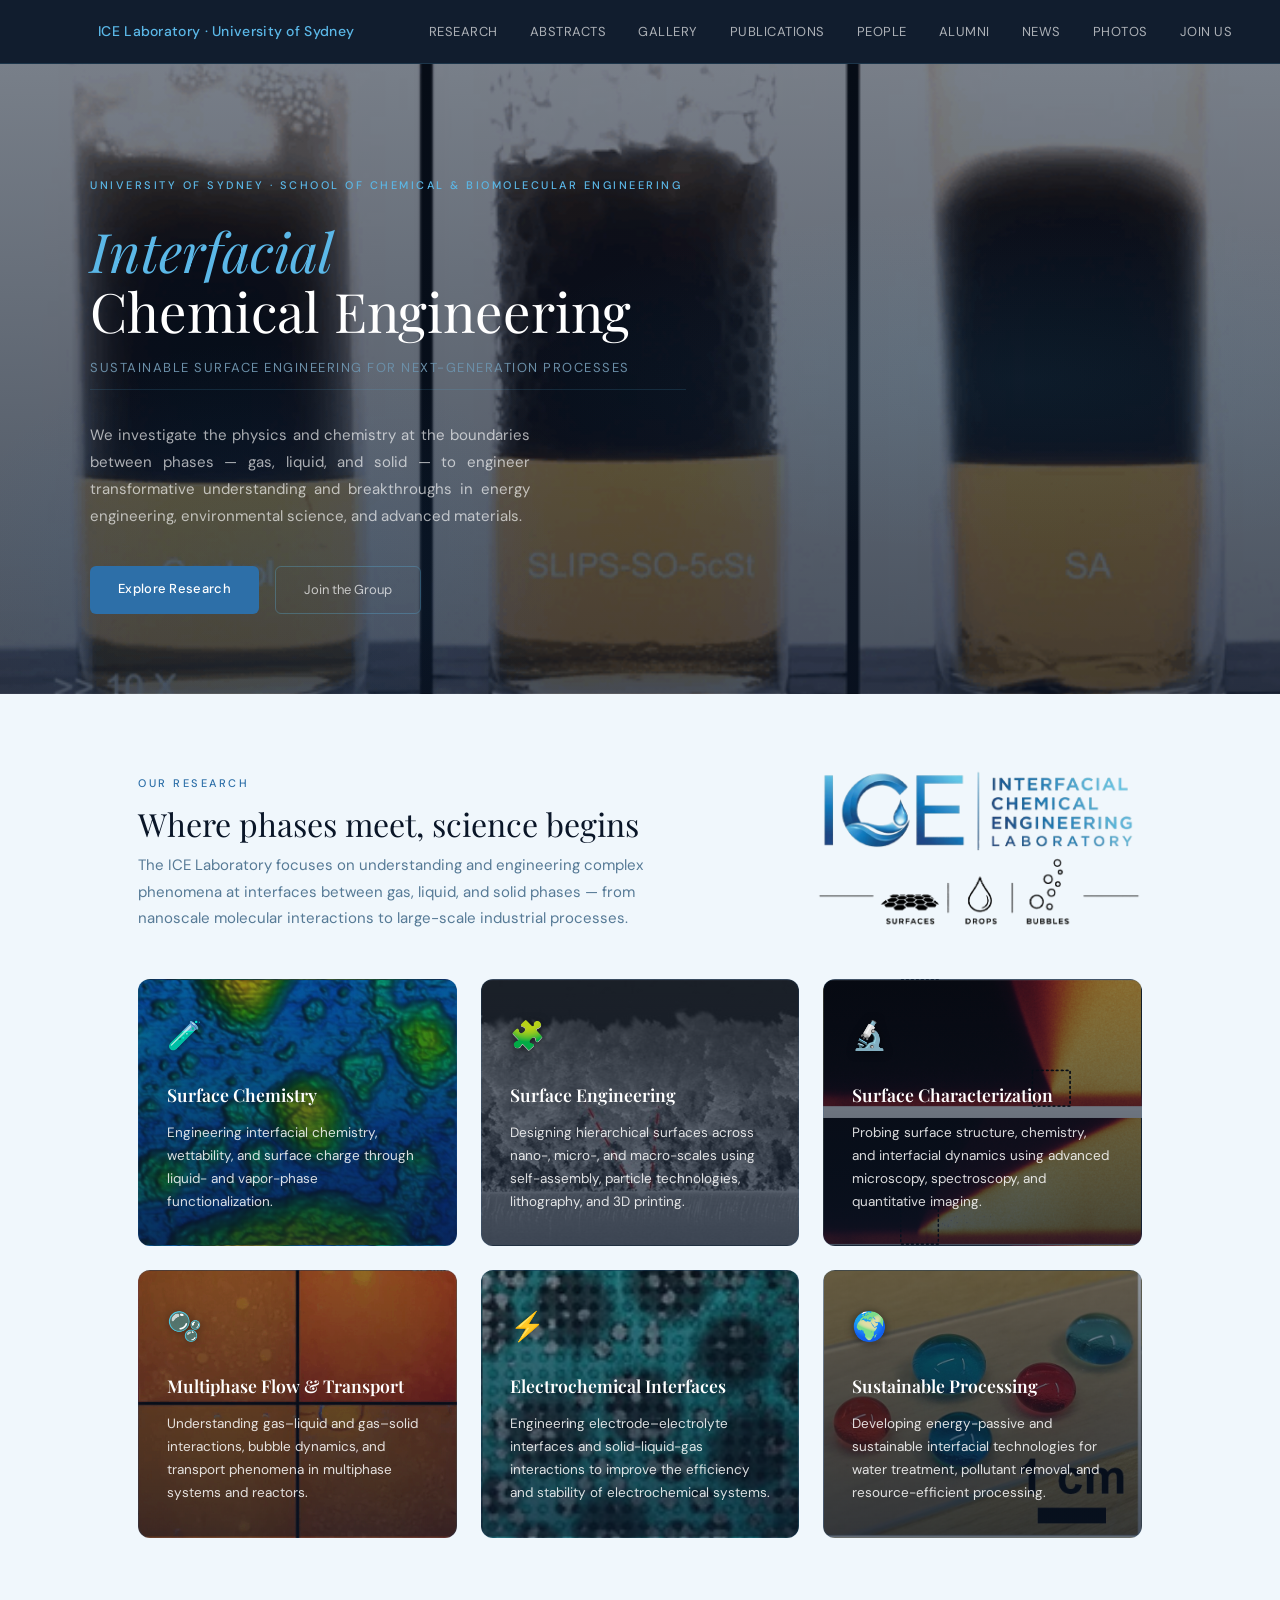
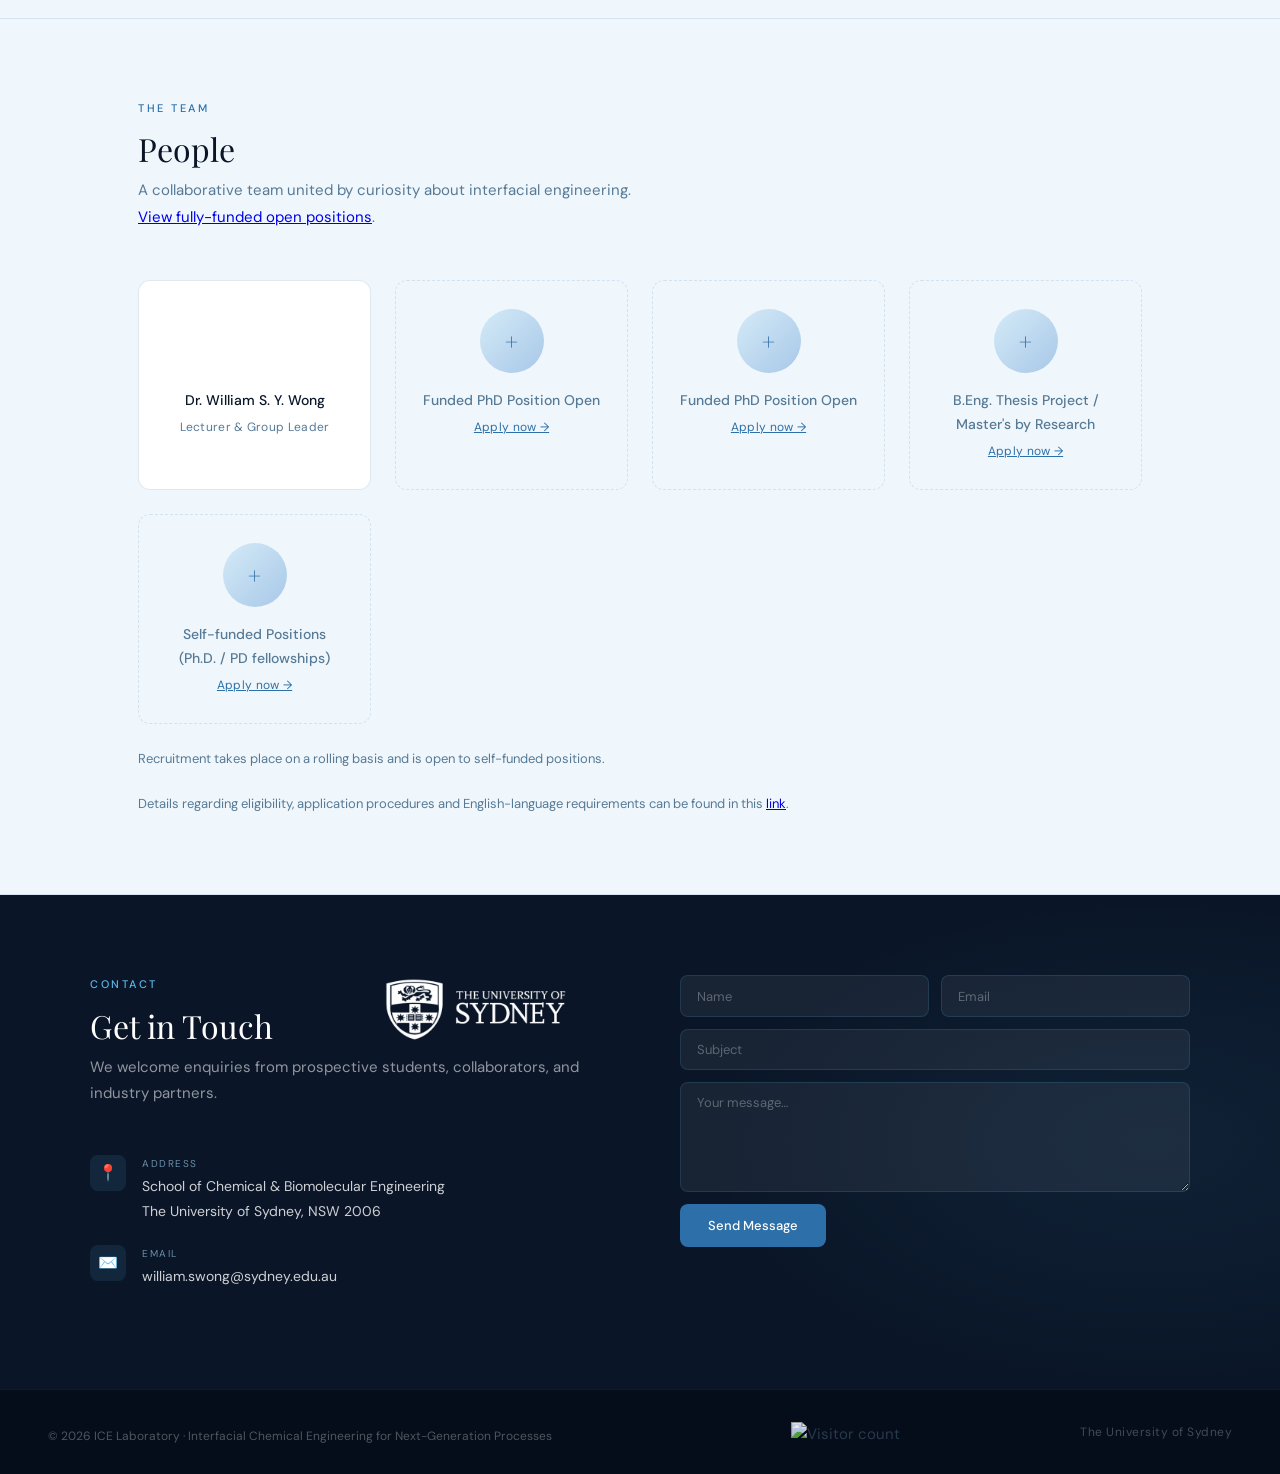
==== commit 90ac0026: "mobile version" ====
--- a/index.html
+++ b/index.html
@@ -236,15 +236,15 @@
     </a>
   </div>
   <ul class="nav-links">
-    <li data-page="research" class="" style="position: relative;"><a href="#research">Research</a></li>
-    <li data-page="abstracts" class="" style="position: relative;"><a href="abstracts.html">Abstracts</a></li>
-    <li data-page="gallery" class="" style="position: relative;"><a href="gallery.html">Gallery</a></li>
-    <li data-page="publications" class="" style="position: relative;"><a href="publications.html">Publications</a></li>
-    <li data-page="people" class="" style="position: relative;"><a href="people.html">People</a></li>
-    <li data-page="alumni" class="" style="position: relative;"><a href="alumni.html">Alumni</a></li>
-    <li data-page="news" class="" style="position: relative;"><a href="news.html">News</a></li>
-    <li data-page="photos" class="" style="position: relative;"><a href="photos.html">Photos</a></li>
-    <li data-page="join" class="" style="position: relative;"><a href="#contact">Join Us</a></li>
+    <li data-page="research"><a href="#research">Research</a></li>
+    <li data-page="abstracts"><a href="abstracts.html">Abstracts</a></li>
+    <li data-page="gallery"><a href="gallery.html">Gallery</a></li>
+    <li data-page="publications"><a href="publications.html">Publications</a></li>
+    <li data-page="people"><a href="people.html">People</a></li>
+    <li data-page="alumni"><a href="alumni.html">Alumni</a></li>
+    <li data-page="news"><a href="news.html">News</a></li>
+    <li data-page="photos"><a href="photos.html">Photos</a></li>
+    <li data-page="join"><a href="#contact">Join Us</a></li>
   </ul>
 </nav>
 
--- a/css/style.css
+++ b/css/style.css
@@ -133,3 +133,107 @@
   from { opacity: 0; transform: translateY(18px); }
   to   { opacity: 1; transform: translateY(0); }
 }
+
+/* ============================================
+   RESPONSIVE / MOBILE
+   ============================================
+   The page editor writes literal desktop pixel values straight onto
+   elements as inline style="" attributes (fixed widths/heights on text,
+   and position:absolute; left/top coordinates on drag-placed elements).
+   Inline styles normally beat an external stylesheet, so every rule
+   below that needs to win over one uses !important — that's not
+   heavy-handedness, it's the only way an external file can override
+   inline styles the editor writes on individual elements. Rules are
+   scoped by class/attribute, so nothing here touches elements that
+   don't have the problem.
+*/
+
+html, body { overflow-x: hidden; }
+
+/* Neutralize editor-written fixed pixel width/height on individual
+   elements so text reflows instead of forcing horizontal scroll. */
+@media (max-width: 900px) {
+  [style*="width:"] {
+    max-width: 100% !important;
+    height: auto !important;
+  }
+  /* Drag-placed elements pinned to desktop pixel coordinates (e.g.
+     "left: 900px") have nowhere to go on a phone screen — drop them
+     back into normal document flow. Small local nudges (the same
+     class used with position:relative for micro-adjustments) are
+     left untouched. */
+  .cms-hoverable[style*="position: absolute"] {
+    position: static !important;
+    left: auto !important;
+    top: auto !important;
+    display: block !important;
+    margin: 1rem auto !important;
+    text-align: center;
+  }
+}
+
+/* ---- TABLET (≤900px): collapse wide multi-column layouts ---- */
+@media (max-width: 900px) {
+  section { padding: 3.5rem 1.5rem; }
+  .hero, .page-hero { padding: 5.5rem 1.5rem 3.5rem; }
+  .hero-grid { grid-template-columns: 1fr !important; gap: 2.5rem !important; }
+  .research-grid { grid-template-columns: repeat(2, 1fr) !important; }
+  .people-grid { grid-template-columns: repeat(2, 1fr) !important; }
+  .contact-band { padding: 3.5rem 1.5rem; }
+  .contact-inner { grid-template-columns: 1fr !important; gap: 2.5rem !important; }
+  .about-grid { grid-template-columns: 1fr !important; }
+  .news-grid { grid-template-columns: repeat(2, 1fr) !important; }
+  .mosaic { grid-template-columns: repeat(2, minmax(0, 1fr)) !important; }
+  .masonry { columns: 2 !important; }
+  .industry-grid, .members-grid, .collab-grid, .timeline-grid { gap: 0.85rem !important; }
+  footer { padding: 1.5rem; }
+}
+
+/* ---- PHONE (≤640px) ---- */
+@media (max-width: 640px) {
+  section { padding: 3rem 1.25rem; }
+  .section-title { font-size: 1.5rem !important; }
+  .section-lead { max-width: 100% !important; }
+
+  /* Nav stays the same fixed height other pages rely on for their
+     sticky "top: 64px" toolbars — the link list scrolls horizontally
+     instead of wrapping or overflowing the screen. */
+  nav { padding: 0 1rem; }
+  .nav-name { display: none; }
+  .nav-links {
+    gap: 1.1rem; flex-wrap: nowrap; overflow-x: auto; max-width: 60vw;
+    -ms-overflow-style: none; scrollbar-width: none;
+  }
+  .nav-links::-webkit-scrollbar { display: none; }
+  .nav-links li { flex-shrink: 0; }
+
+  .hero, .page-hero { padding: 4.5rem 1.25rem 3rem; }
+  .hero-title { font-size: 2.1rem !important; }
+  .hero-desc { max-width: 100% !important; text-align: left !important; }
+
+  .research-grid, .people-grid, .news-grid,
+  .form-row, .mosaic { grid-template-columns: 1fr !important; }
+  .masonry { columns: 1 !important; }
+
+  /* Profile header (people.html) */
+  .pi-header { flex-direction: column !important; align-items: center !important; text-align: center; }
+  .pi-badges, .social-icons { justify-content: center; }
+  .tab-nav { overflow-x: auto; flex-wrap: nowrap !important; padding: 0 1rem; }
+
+  /* Publication list card & stat/filter rows */
+  .pub-card { flex-direction: column !important; gap: 0.75rem !important; }
+  .stats-strip, .pub-stats {
+    flex-wrap: wrap !important; gap: 1.5rem !important; justify-content: center !important;
+    text-align: center;
+  }
+  .controls-bar { padding: 0.85rem 1.25rem; }
+
+  /* Justified text reads poorly in a narrow column */
+  .abstract-title, .abstract-text, .about-text p,
+  .news-card-title, .news-card-body-text { text-align: left !important; }
+
+  footer {
+    flex-direction: column !important; gap: 0.6rem;
+    text-align: center; padding: 1.5rem;
+  }
+}
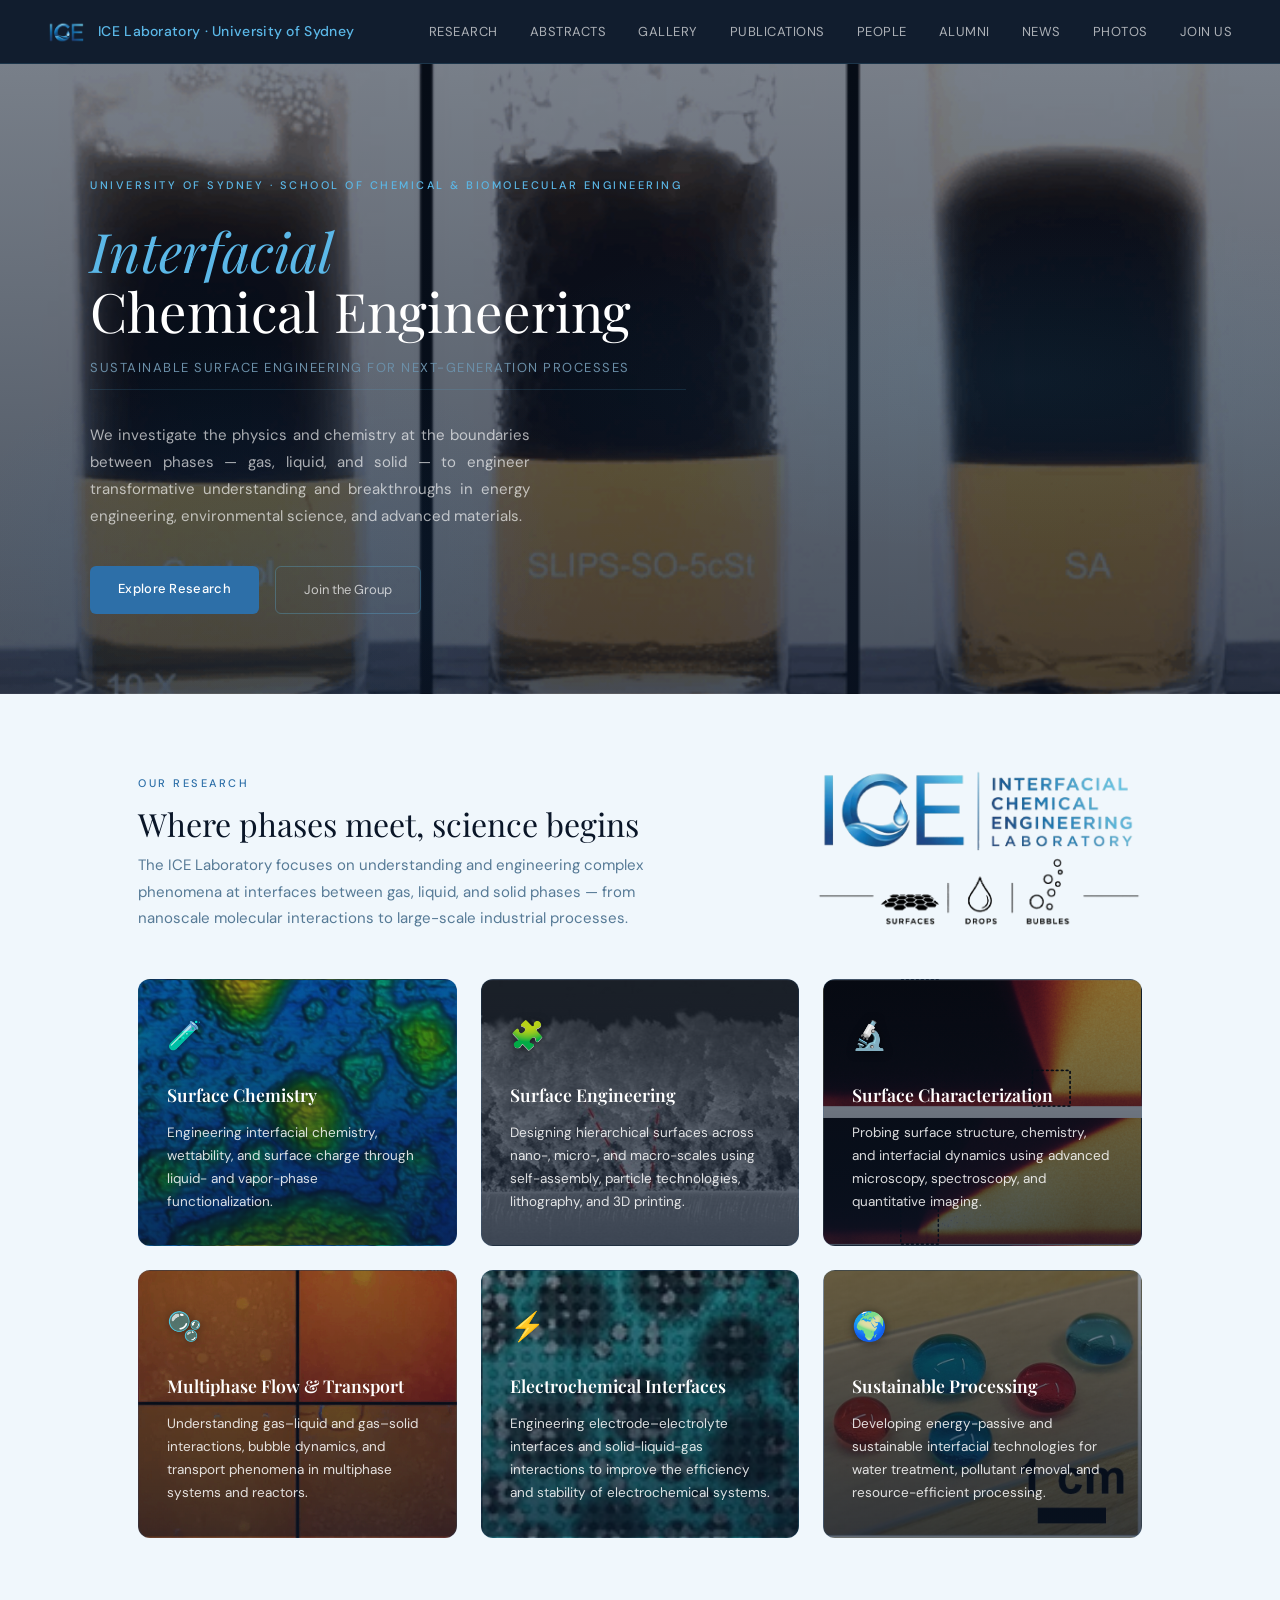
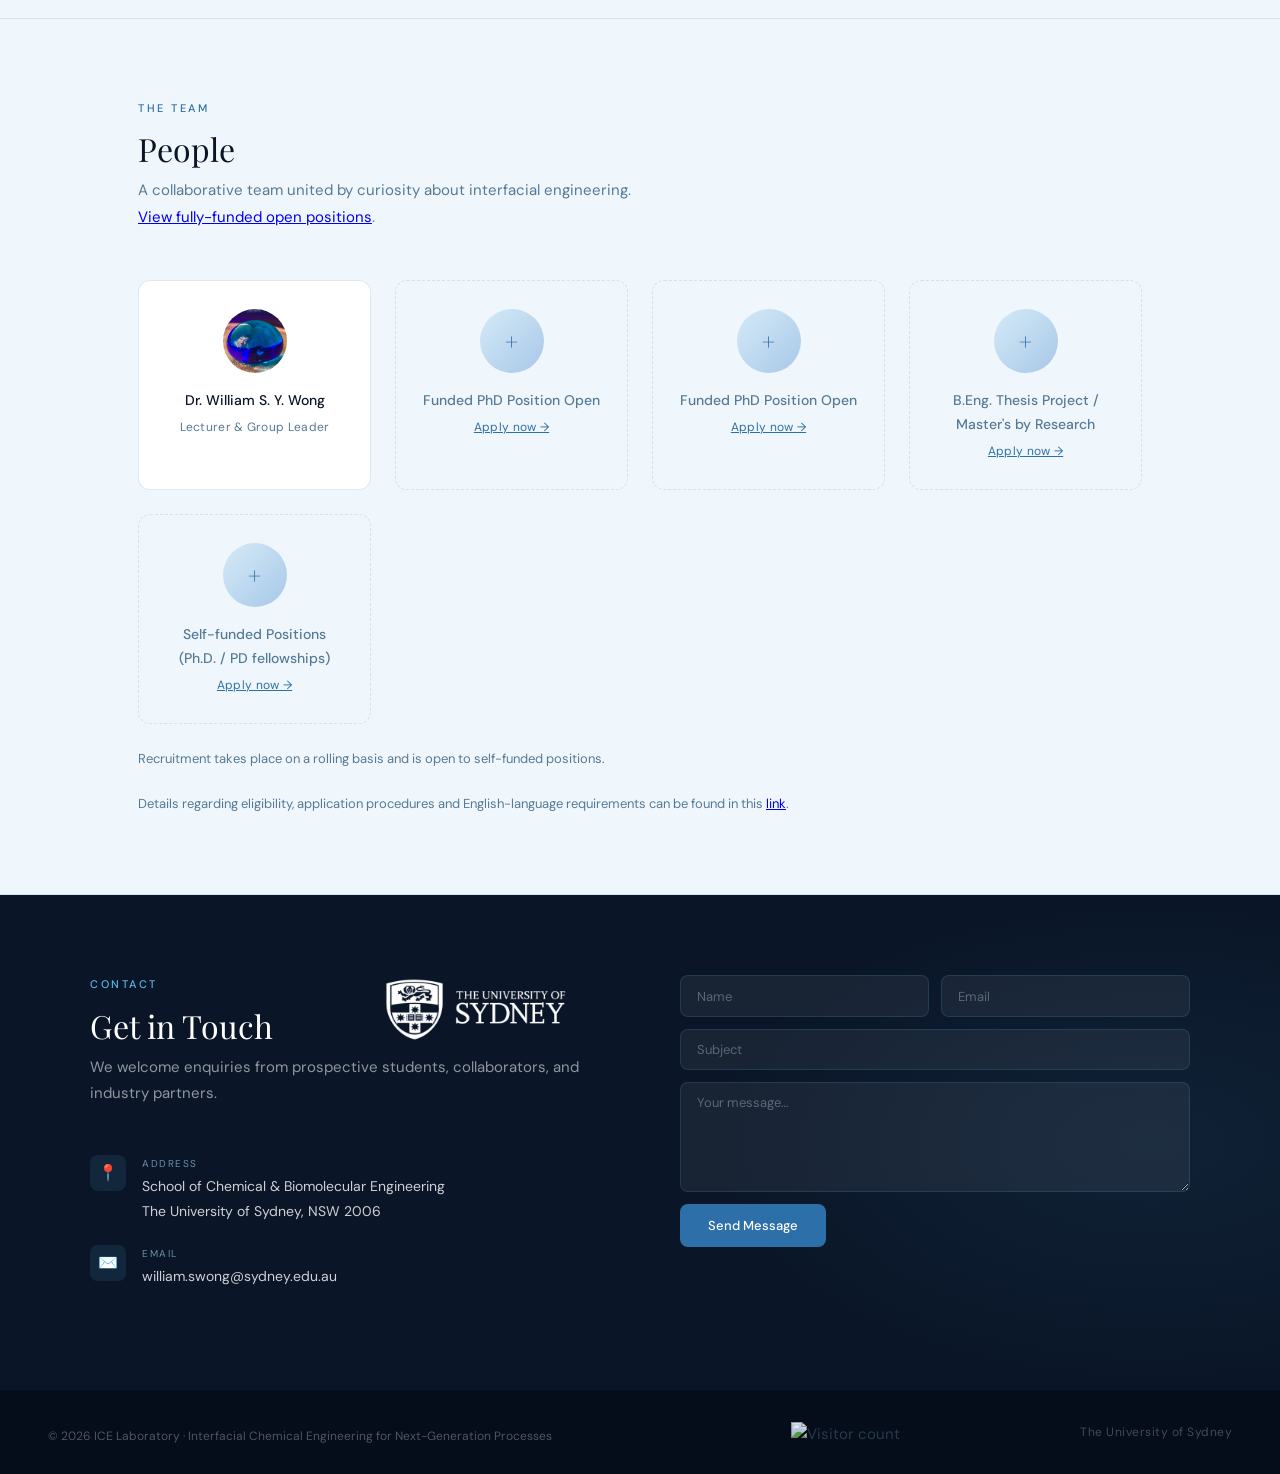
==== commit 5444dd6e: "mobile revision" ====
--- a/index.html
+++ b/index.html
@@ -235,6 +235,9 @@
       <span class="nav-name" style="position: relative;">ICE Laboratory · University of Sydney</span>
     </a>
   </div>
+  <button class="nav-toggle" aria-label="Toggle menu" aria-expanded="false" onclick="const n=this.closest('nav'); n.classList.toggle('nav-open'); this.setAttribute('aria-expanded', n.classList.contains('nav-open'));">
+    <span></span><span></span><span></span>
+  </button>
   <ul class="nav-links">
     <li data-page="research"><a href="#research">Research</a></li>
     <li data-page="abstracts"><a href="abstracts.html">Abstracts</a></li>
--- a/css/style.css
+++ b/css/style.css
@@ -187,7 +187,37 @@
   .masonry { columns: 2 !important; }
   .industry-grid, .members-grid, .collab-grid, .timeline-grid { gap: 0.85rem !important; }
   footer { padding: 1.5rem; }
-}
+
+  /* Grid/flex items default to a min-width based on their largest
+     un-shrinkable child (here, the editor's fixed-pixel text elements).
+     That "blowout" is what was squeezing the hero: the row above still
+     tries to fit a ~630px-wide child even though we capped that child's
+     own max-width. Letting the item itself shrink below its content
+     size is what actually makes the column narrow to fit the phone. */
+  .hero-grid > *, .contact-inner > *, .about-grid > *, .pi-header > * {
+    min-width: 0;
+  }
+}
+
+/* ---- Hamburger menu button (built with CSS only; hidden on desktop) ---- */
+.nav-toggle {
+  display: none;
+  flex-direction: column;
+  justify-content: center;
+  align-items: center;
+  gap: 5px;
+  width: 34px; height: 34px;
+  background: none; border: none; cursor: pointer; padding: 0;
+  flex-shrink: 0;
+}
+.nav-toggle span {
+  display: block; width: 20px; height: 2px;
+  background: rgba(255,255,255,0.85); border-radius: 2px;
+  transition: transform 0.2s ease, opacity 0.2s ease;
+}
+nav.nav-open .nav-toggle span:nth-child(1) { transform: translateY(7px) rotate(45deg); }
+nav.nav-open .nav-toggle span:nth-child(2) { opacity: 0; }
+nav.nav-open .nav-toggle span:nth-child(3) { transform: translateY(-7px) rotate(-45deg); }
 
 /* ---- PHONE (≤640px) ---- */
 @media (max-width: 640px) {
@@ -195,21 +225,37 @@
   .section-title { font-size: 1.5rem !important; }
   .section-lead { max-width: 100% !important; }
 
-  /* Nav stays the same fixed height other pages rely on for their
-     sticky "top: 64px" toolbars — the link list scrolls horizontally
-     instead of wrapping or overflowing the screen. */
+  /* Nav collapses into a hamburger menu. Nav itself stays the same
+     fixed height other pages rely on for their sticky "top: 64px"
+     toolbars — only the dropdown panel below it is new. */
   nav { padding: 0 1rem; }
-  .nav-name { display: none; }
+  .nav-name {
+    max-width: 42vw; overflow: hidden; text-overflow: ellipsis;
+    white-space: nowrap; display: block;
+  }
+  .nav-toggle { display: flex; }
   .nav-links {
-    gap: 1.1rem; flex-wrap: nowrap; overflow-x: auto; max-width: 60vw;
-    -ms-overflow-style: none; scrollbar-width: none;
-  }
-  .nav-links::-webkit-scrollbar { display: none; }
-  .nav-links li { flex-shrink: 0; }
+    display: none;
+    position: absolute; top: 64px; left: 0; right: 0;
+    flex-direction: column; gap: 0;
+    max-width: none; max-height: 75vh; overflow-y: auto;
+    background: rgba(10,22,40,0.98); backdrop-filter: blur(12px);
+    border-bottom: 1px solid rgba(91,184,232,0.15);
+  }
+  nav.nav-open .nav-links { display: flex; }
+  .nav-links li { width: 100%; }
+  .nav-links a { display: block; padding: 0.9rem 1.5rem; font-size: 13px; }
 
   .hero, .page-hero { padding: 4.5rem 1.25rem 3rem; }
-  .hero-title { font-size: 2.1rem !important; }
-  .hero-desc { max-width: 100% !important; text-align: left !important; }
+  .hero-eyebrow { font-size: 10px !important; letter-spacing: 1.5px !important; }
+  .hero-subtitle { font-size: 11px !important; letter-spacing: 1px !important; padding-bottom: 1.25rem !important; }
+  .hero-title { font-size: 1.9rem !important; }
+  .hero-desc { max-width: 100% !important; font-size: 13.5px !important; text-align: left !important; }
+
+  /* Item counts under the hero (news/publications/alumni stat strips) */
+  .stat-num, .pub-stat-num { font-size: 1.15rem !important; }
+  .stat-label, .pub-stat-label { font-size: 9.5px !important; letter-spacing: 1px !important; }
+  .stats-strip, .pub-stats { padding: 1.25rem !important; gap: 1.25rem !important; }
 
   .research-grid, .people-grid, .news-grid,
   .form-row, .mosaic { grid-template-columns: 1fr !important; }
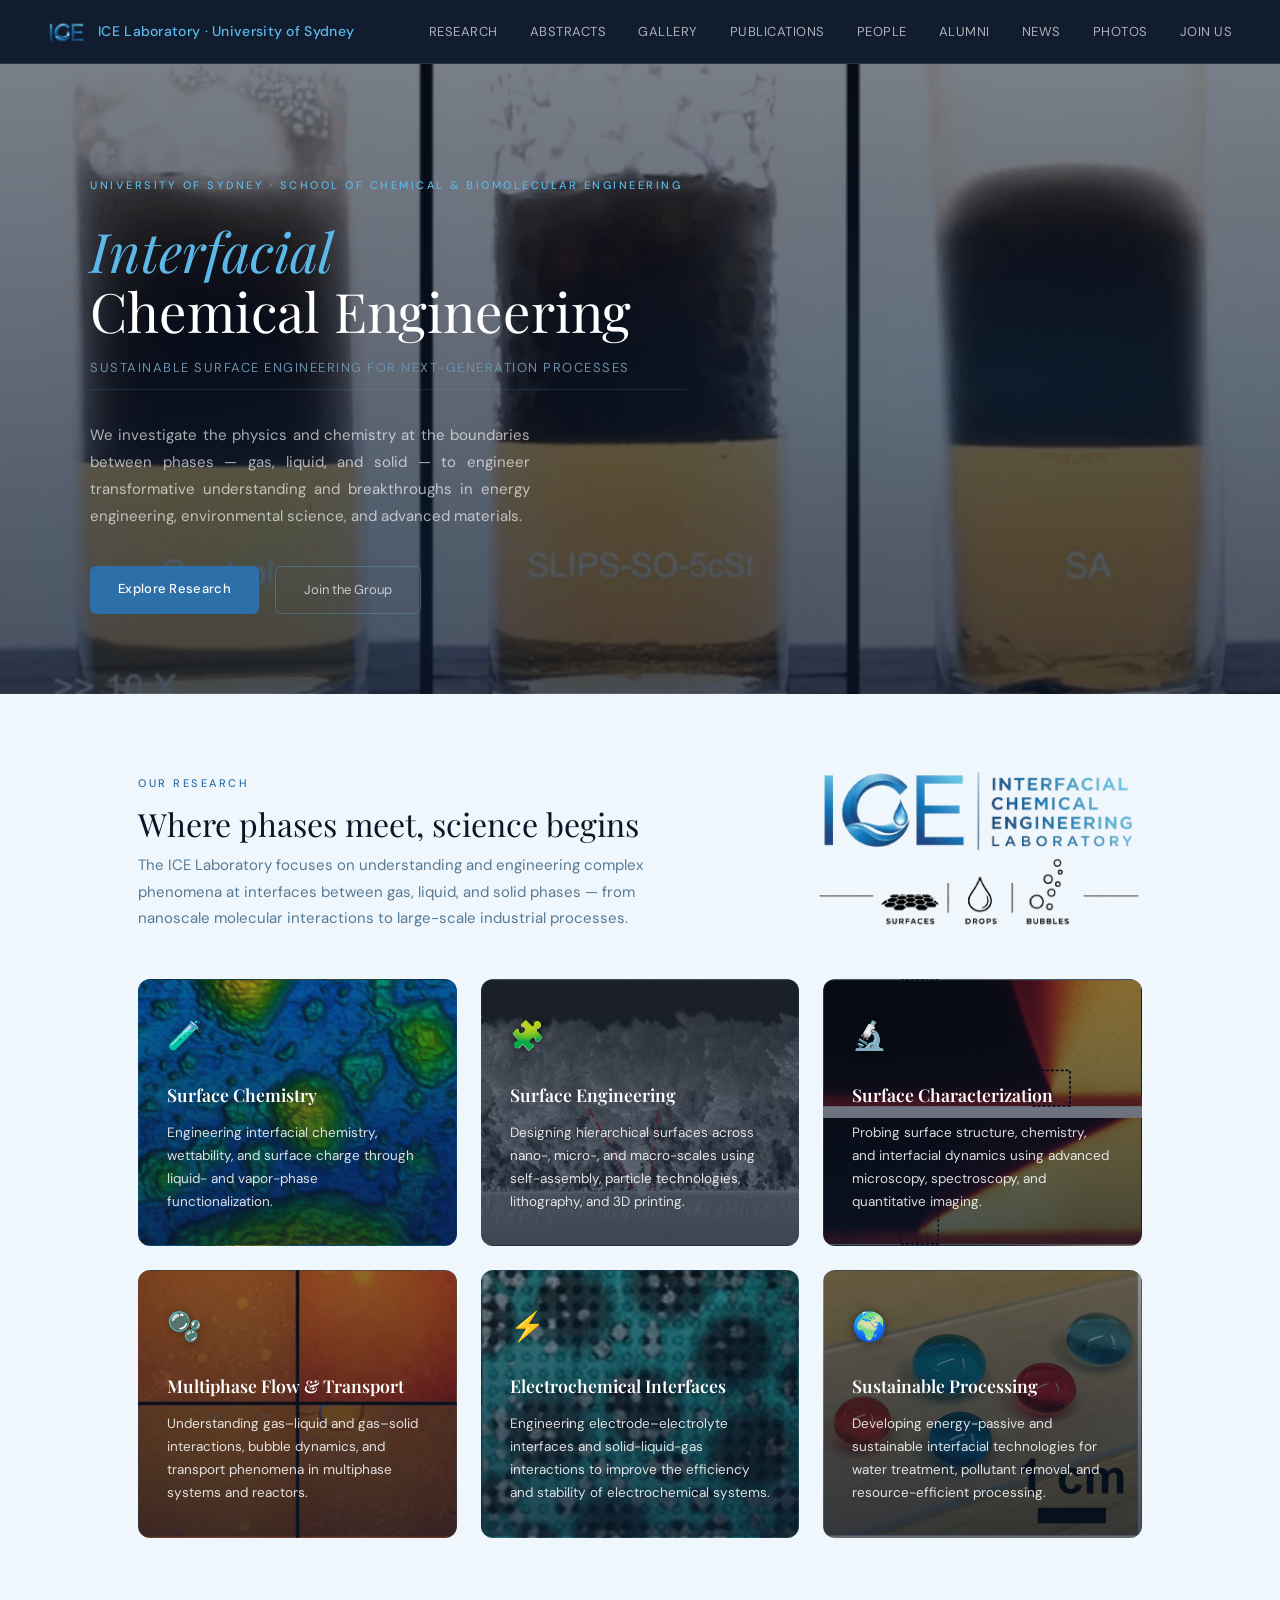
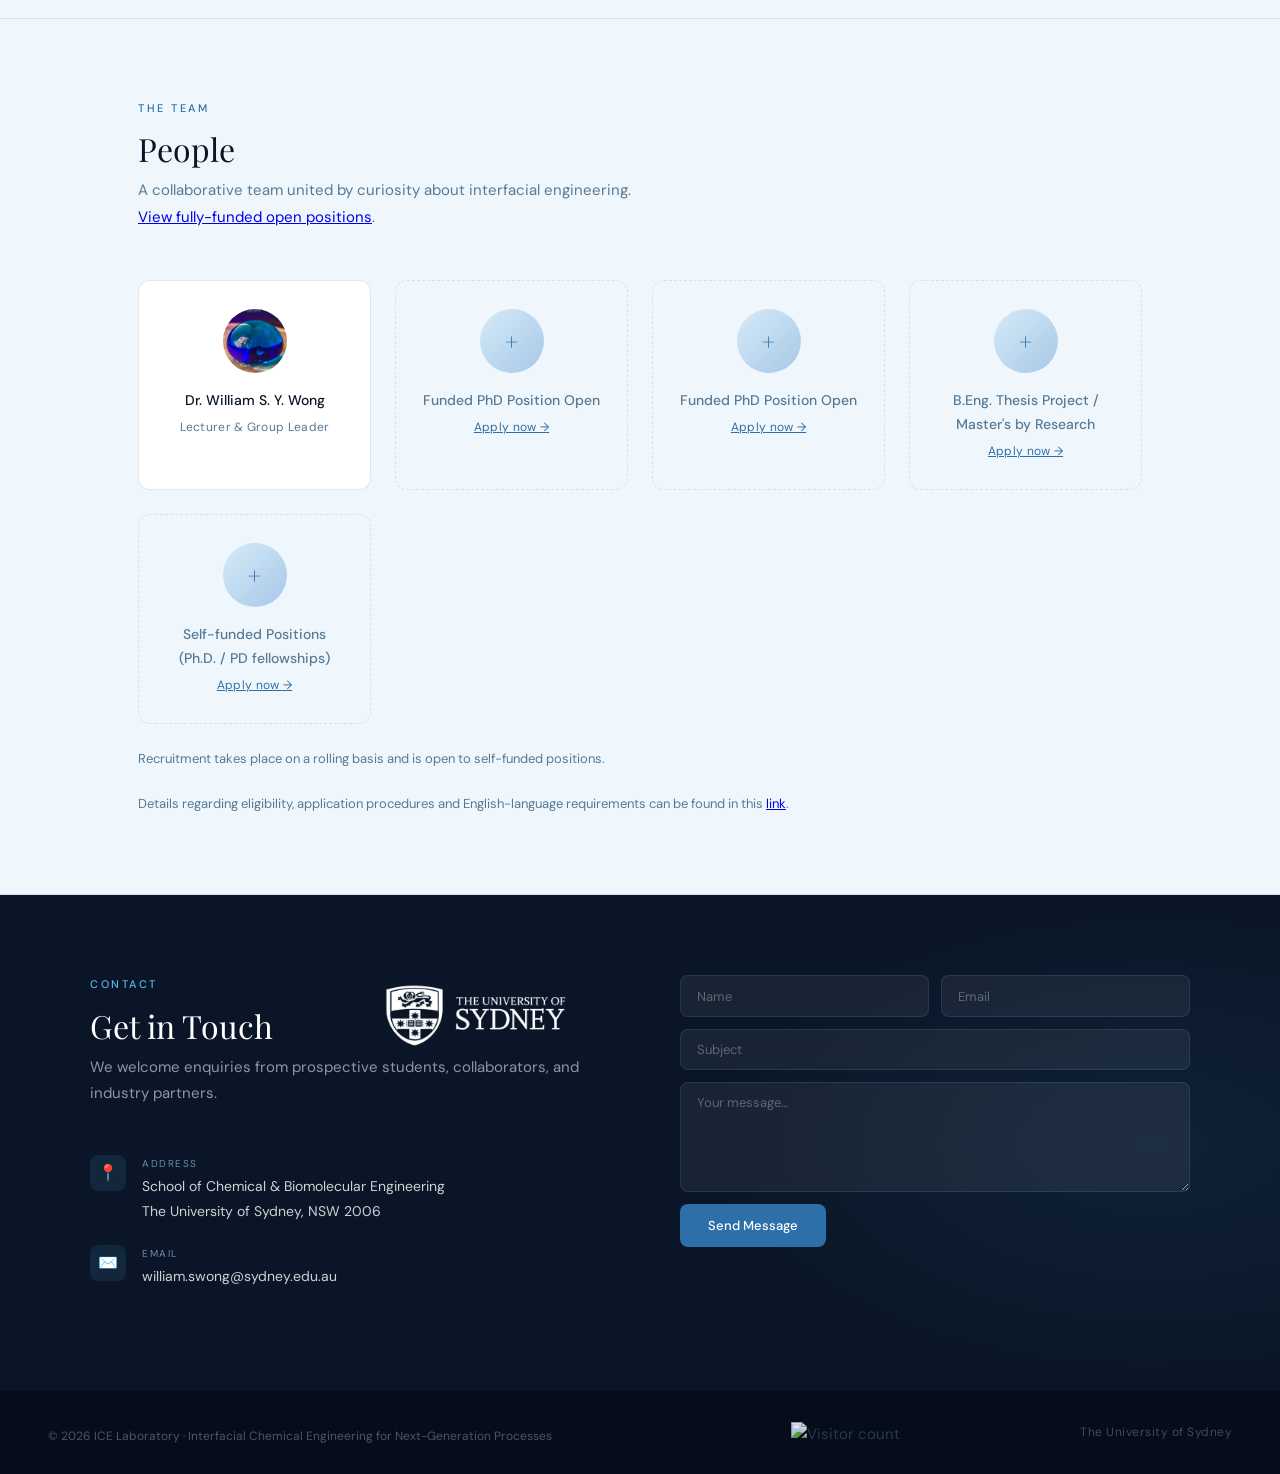
==== commit 70da223b: "mobile and icon fix" ====
--- a/index.html
+++ b/index.html
@@ -3,11 +3,14 @@
 <head>
   <meta charset="UTF-8">
   <meta name="viewport" content="width=device-width, initial-scale=1.0">
-  <title>ICE Group · University of Sydney</title>
+  <title>ICE Laboratory · University of Sydney</title>
   <link rel="stylesheet" href="css/style.css">
   <link href="https://fonts.googleapis.com/css2?family=Playfair+Display:ital,wght@0,400;0,600;1,400&family=DM+Sans:wght@300;400;500&display=swap" rel="stylesheet">
+  <link rel="stylesheet" href="css/style.css">
+  <link rel="stylesheet" href="https://fonts.googleapis.com/css2?family=Playfair+Display:ital,wght@0,400;0,600;1,400&family=DM+Sans:wght@300;400;500&display=swap">
   <link rel="stylesheet" href="https://fonts.googleapis.com/css2?family=Playfair+Display:ital,wght@0,400;0,600;1,400&family=DM+Sans:wght@300;400;500&display=swap">
   <style>
+
 
     /* ---- HERO ---- */
     .hero {
@@ -146,47 +149,12 @@
     }
     .form-submit:hover { background: var(--ice-bright); }
   
-  
-  
-  
-  
-  
-  
-  
-  
-  
-  
-  
-  
-  
-  
-  
-  
-  
-  
-  
-  
-  
-  
-  
-  
-  
-  
-  
-  
-  
-  
-  
-  
-  
-  
-  
-  
-  
-  
-  </style>
+
+    </style>
+<link rel="icon" type ="image/png" href="images/Branding/favicon.png">
 </head>
 <body>
+
 
 
 
@@ -239,15 +207,15 @@
     <span></span><span></span><span></span>
   </button>
   <ul class="nav-links">
-    <li data-page="research"><a href="#research">Research</a></li>
-    <li data-page="abstracts"><a href="abstracts.html">Abstracts</a></li>
-    <li data-page="gallery"><a href="gallery.html">Gallery</a></li>
-    <li data-page="publications"><a href="publications.html">Publications</a></li>
-    <li data-page="people"><a href="people.html">People</a></li>
-    <li data-page="alumni"><a href="alumni.html">Alumni</a></li>
-    <li data-page="news"><a href="news.html">News</a></li>
-    <li data-page="photos"><a href="photos.html">Photos</a></li>
-    <li data-page="join"><a href="#contact">Join Us</a></li>
+    <li data-page="research" class="" style="position: relative;"><a href="#research">Research</a></li>
+    <li data-page="abstracts" class="" style="position: relative;"><a href="abstracts.html">Abstracts</a></li>
+    <li data-page="gallery" class="" style="position: relative;"><a href="gallery.html">Gallery</a></li>
+    <li data-page="publications" class="" style="position: relative;"><a href="publications.html">Publications</a></li>
+    <li data-page="people" class="" style="position: relative;"><a href="people.html">People</a></li>
+    <li data-page="alumni" class="" style="position: relative;"><a href="alumni.html">Alumni</a></li>
+    <li data-page="news" class="" style="position: relative;"><a href="news.html">News</a></li>
+    <li data-page="photos" class="" style="position: relative;"><a href="photos.html">Photos</a></li>
+    <li data-page="join" class="" style="position: relative;"><a href="#contact">Join Us</a></li>
   </ul>
 </nav>
 
@@ -302,7 +270,7 @@
       <h3 class="card-title" style="position: relative;">Sustainable Processing</h3>
       <p class="card-desc" style="position: relative;">Developing energy-passive and sustainable interfacial technologies for water treatment, pollutant removal, and resource-efficient processing.</p>
     </div></div>
-<span class="cms-hoverable" style="position: absolute; left: 770px; top: 86px; display: inline-block; z-index: 5;"><span class="cms-resize-handle" title="Drag to resize (aspect ratio is kept)"></span></span><span class="cms-hoverable" style="position: absolute; left: 774px; top: 99px; display: inline-block; z-index: 5;"><span class="cms-hoverable" style="position: relative; display: inline-block;"><span class="cms-hoverable" style="position: relative; display: inline-block;"><span class="cms-hoverable" style="position: relative; display: inline-block;"><span class="cms-hoverable" style="position: relative; display: inline-block;"><span class="cms-hoverable" style="position: relative; display: inline-block;"><span class="cms-hoverable" style="position: relative; display: inline-block;"><span class="cms-hoverable" style="position: relative; display: inline-block;"><span class="cms-hoverable" style="position: relative; display: inline-block;"><span class="cms-hoverable" style="position: relative; display: inline-block;"><span class="cms-hoverable" style="position: relative; display: inline-block; left: -48px; top: -30px;"><img src="images/Home/20260817_Group_Logo-removebg_2.png" alt="20260817_Group_Logo-removebg.png" class="" style="width: 326px; max-width: 90vw; height: auto; border-radius: 6px; display: block; cursor: pointer;"><span class="cms-resize-handle" title="Drag to resize (aspect ratio is kept)"></span></span><span class="cms-resize-handle" title="Drag to resize (aspect ratio is kept)"></span></span><span class="cms-resize-handle" title="Drag to resize (aspect ratio is kept)"></span></span><span class="cms-resize-handle" title="Drag to resize (aspect ratio is kept)"></span></span><span class="cms-resize-handle" title="Drag to resize (aspect ratio is kept)"></span></span><span class="cms-resize-handle" title="Drag to resize (aspect ratio is kept)"></span></span><span class="cms-resize-handle" title="Drag to resize (aspect ratio is kept)"></span></span><span class="cms-resize-handle" title="Drag to resize (aspect ratio is kept)"></span></span><span class="cms-resize-handle" title="Drag to resize (aspect ratio is kept)"></span></span><span class="cms-resize-handle" title="Drag to resize (aspect ratio is kept)"></span></span><span class="cms-resize-handle" title="Drag to resize (aspect ratio is kept)"></span></span></section>
+<span class="cms-hoverable" style="position: absolute; left: 770px; top: 86px; display: inline-block; z-index: 5;"><span class="cms-resize-handle" title="Drag to resize (aspect ratio is kept)"></span></span><span class="cms-hoverable" style="position: absolute; left: 774px; top: 99px; display: inline-block; z-index: 5;"><span class="cms-hoverable" style="position: relative; display: inline-block;"><span class="cms-hoverable" style="position: relative; display: inline-block;"><span class="cms-hoverable" style="position: relative; display: inline-block;"><span class="cms-hoverable" style="position: relative; display: inline-block;"><span class="cms-hoverable" style="position: relative; display: inline-block;"><span class="cms-hoverable" style="position: relative; display: inline-block;"><span class="cms-hoverable" style="position: relative; display: inline-block;"><span class="cms-hoverable" style="position: relative; display: inline-block;"><span class="cms-hoverable" style="position: relative; display: inline-block;"><span class="cms-hoverable" style="position: relative; display: inline-block; left: -48px; top: -30px;"><span class="cms-hoverable" style="position: relative; display: inline-block;"><img src="images/Home/20260817_Group_Logo-removebg_2.png" alt="20260817_Group_Logo-removebg.png" class="" style="width: 326px; max-width: 90vw; height: auto; border-radius: 6px; display: block; cursor: pointer;"><span class="cms-resize-handle" title="Drag to resize (aspect ratio is kept)"></span></span><span class="cms-resize-handle" title="Drag to resize (aspect ratio is kept)"></span></span><span class="cms-resize-handle" title="Drag to resize (aspect ratio is kept)"></span></span><span class="cms-resize-handle" title="Drag to resize (aspect ratio is kept)"></span></span><span class="cms-resize-handle" title="Drag to resize (aspect ratio is kept)"></span></span><span class="cms-resize-handle" title="Drag to resize (aspect ratio is kept)"></span></span><span class="cms-resize-handle" title="Drag to resize (aspect ratio is kept)"></span></span><span class="cms-resize-handle" title="Drag to resize (aspect ratio is kept)"></span></span><span class="cms-resize-handle" title="Drag to resize (aspect ratio is kept)"></span></span><span class="cms-resize-handle" title="Drag to resize (aspect ratio is kept)"></span></span><span class="cms-resize-handle" title="Drag to resize (aspect ratio is kept)"></span></span><span class="cms-resize-handle" title="Drag to resize (aspect ratio is kept)"></span></span></section>
 
 <!-- PEOPLE -->
 <div class="full-width-band">
@@ -333,7 +301,7 @@
       </div></div>
   <p style="margin-top: 1.5rem; font-size: 13px; color: var(--text-muted); position: relative; width: 1007px; height: 66px;" class="">Recruitment takes place on a rolling basis and is open to self-funded positions.&nbsp;<br><br>Details regarding eligibility, application procedures and English-language requirements can be found in this <a href="https://www.sydney.edu.au/courses/courses/pr/doctor-of-philosophy-engineering.html" target="_blank" rel="noopener" class="" style="position: relative;">link</a>.<br></p>
 
-<span class="cms-hoverable" style="position: absolute; left: 279px; top: 921px; display: inline-block; z-index: 5;"><img src="images/Home/USYD_2.png" alt="USYD.png" style="width: 233px; max-width: 90vw; height: auto; border-radius: 6px; display: block;"><span class="cms-resize-handle" title="Drag to resize (aspect ratio is kept)"></span></span></section></div>
+<span class="cms-hoverable" style="position: absolute; left: 279px; top: 921px; display: inline-block; z-index: 5;"><span class="cms-hoverable" style="position: relative; display: inline-block; left: 0px; top: 6px;"><img src="images/Home/USYD_2.png" alt="USYD.png" style="width: 233px; max-width: 90vw; height: auto; border-radius: 6px; display: block; cursor: pointer;"><span class="cms-resize-handle" title="Drag to resize (aspect ratio is kept)"></span></span><span class="cms-resize-handle" title="Drag to resize (aspect ratio is kept)"></span></span></section></div>
 
 <!-- CONTACT -->
 <div class="contact-band" id="contact" style="position: relative;">
@@ -454,5 +422,6 @@
 
 
 
+
 </body>
 </html>
--- a/css/style.css
+++ b/css/style.css
@@ -229,9 +229,13 @@
      fixed height other pages rely on for their sticky "top: 64px"
      toolbars — only the dropdown panel below it is new. */
   nav { padding: 0 1rem; }
-  .nav-name {
-    max-width: 42vw; overflow: hidden; text-overflow: ellipsis;
-    white-space: nowrap; display: block;
+  /* Full lockup doesn't fit in portrait — swap the text for "USYD"
+     via generated content rather than truncating mid-word. */
+  .nav-name { font-size: 0; }
+  .nav-name::before {
+    content: "USYD";
+    font-size: 14px; font-weight: 500;
+    color: var(--ice-bright); letter-spacing: 0.3px;
   }
   .nav-toggle { display: flex; }
   .nav-links {
@@ -252,10 +256,20 @@
   .hero-title { font-size: 1.9rem !important; }
   .hero-desc { max-width: 100% !important; font-size: 13.5px !important; text-align: left !important; }
 
-  /* Item counts under the hero (news/publications/alumni stat strips) */
-  .stat-num, .pub-stat-num { font-size: 1.15rem !important; }
-  .stat-label, .pub-stat-label { font-size: 9.5px !important; letter-spacing: 1px !important; }
-  .stats-strip, .pub-stats { padding: 1.25rem !important; gap: 1.25rem !important; }
+  /* Item counts under the hero (news/publications/alumni stat strips) —
+     band height roughly halved, and number/label sizes unified so all
+     three pages' counters match exactly. */
+  .stat-num, .pub-stat-num { font-size: 0.95rem !important; line-height: 1.2 !important; }
+  .stat-label, .pub-stat-label { font-size: 8px !important; letter-spacing: 0.8px !important; }
+
+  /* Group photo and USYD logo on the homepage (index.html) are placed
+     with drag-and-drop pixel coordinates that only make sense on a wide
+     desktop layout — hide them on phones rather than have them float
+     awkwardly over other content. */
+  img[src*="20260817_Group_Logo"],
+  img[src*="USYD_2.png"] {
+    display: none !important;
+  }
 
   .research-grid, .people-grid, .news-grid,
   .form-row, .mosaic { grid-template-columns: 1fr !important; }
@@ -269,10 +283,28 @@
   /* Publication list card & stat/filter rows */
   .pub-card { flex-direction: column !important; gap: 0.75rem !important; }
   .stats-strip, .pub-stats {
-    flex-wrap: wrap !important; gap: 1.5rem !important; justify-content: center !important;
-    text-align: center;
-  }
-  .controls-bar { padding: 0.85rem 1.25rem; }
+    flex-wrap: wrap !important; gap: 0.75rem 1.25rem !important; justify-content: center !important;
+    padding: 0.6rem 1rem !important; text-align: center;
+  }
+
+  /* Category/year filter rows (gallery, news, photos): keep to a single
+     scrollable line instead of wrapping, with a consistent, compact
+     type size across all three pages. */
+  .controls-bar {
+    padding: 0.6rem 1.25rem;
+    flex-wrap: nowrap !important;
+    overflow-x: auto;
+    -ms-overflow-style: none; scrollbar-width: none;
+  }
+  .controls-bar::-webkit-scrollbar { display: none; }
+  .controls-bar label,
+  .controls-bar .filter-btn,
+  .controls-bar .sort-select,
+  .controls-bar .sep { flex-shrink: 0; }
+  .controls-bar .controls-spacer { display: none; }
+  .controls-bar label { font-size: 10px !important; }
+  .filter-btn { font-size: 11px !important; padding: 0.28rem 0.7rem !important; }
+  .sort-select { font-size: 11px !important; }
 
   /* Justified text reads poorly in a narrow column */
   .abstract-title, .abstract-text, .about-text p,
--- a/css/style.css
+++ b/css/style.css
@@ -229,9 +229,13 @@
      fixed height other pages rely on for their sticky "top: 64px"
      toolbars — only the dropdown panel below it is new. */
   nav { padding: 0 1rem; }
-  .nav-name {
-    max-width: 42vw; overflow: hidden; text-overflow: ellipsis;
-    white-space: nowrap; display: block;
+  /* Full lockup doesn't fit in portrait — swap the text for "USYD"
+     via generated content rather than truncating mid-word. */
+  .nav-name { font-size: 0; }
+  .nav-name::before {
+    content: "USYD";
+    font-size: 14px; font-weight: 500;
+    color: var(--ice-bright); letter-spacing: 0.3px;
   }
   .nav-toggle { display: flex; }
   .nav-links {
@@ -252,10 +256,20 @@
   .hero-title { font-size: 1.9rem !important; }
   .hero-desc { max-width: 100% !important; font-size: 13.5px !important; text-align: left !important; }
 
-  /* Item counts under the hero (news/publications/alumni stat strips) */
-  .stat-num, .pub-stat-num { font-size: 1.15rem !important; }
-  .stat-label, .pub-stat-label { font-size: 9.5px !important; letter-spacing: 1px !important; }
-  .stats-strip, .pub-stats { padding: 1.25rem !important; gap: 1.25rem !important; }
+  /* Item counts under the hero (news/publications/alumni stat strips) —
+     band height roughly halved, and number/label sizes unified so all
+     three pages' counters match exactly. */
+  .stat-num, .pub-stat-num { font-size: 0.95rem !important; line-height: 1.2 !important; }
+  .stat-label, .pub-stat-label { font-size: 8px !important; letter-spacing: 0.8px !important; }
+
+  /* Group photo and USYD logo on the homepage (index.html) are placed
+     with drag-and-drop pixel coordinates that only make sense on a wide
+     desktop layout — hide them on phones rather than have them float
+     awkwardly over other content. */
+  img[src*="20260817_Group_Logo"],
+  img[src*="USYD_2.png"] {
+    display: none !important;
+  }
 
   .research-grid, .people-grid, .news-grid,
   .form-row, .mosaic { grid-template-columns: 1fr !important; }
@@ -269,10 +283,28 @@
   /* Publication list card & stat/filter rows */
   .pub-card { flex-direction: column !important; gap: 0.75rem !important; }
   .stats-strip, .pub-stats {
-    flex-wrap: wrap !important; gap: 1.5rem !important; justify-content: center !important;
-    text-align: center;
-  }
-  .controls-bar { padding: 0.85rem 1.25rem; }
+    flex-wrap: wrap !important; gap: 0.75rem 1.25rem !important; justify-content: center !important;
+    padding: 0.6rem 1rem !important; text-align: center;
+  }
+
+  /* Category/year filter rows (gallery, news, photos): keep to a single
+     scrollable line instead of wrapping, with a consistent, compact
+     type size across all three pages. */
+  .controls-bar {
+    padding: 0.6rem 1.25rem;
+    flex-wrap: nowrap !important;
+    overflow-x: auto;
+    -ms-overflow-style: none; scrollbar-width: none;
+  }
+  .controls-bar::-webkit-scrollbar { display: none; }
+  .controls-bar label,
+  .controls-bar .filter-btn,
+  .controls-bar .sort-select,
+  .controls-bar .sep { flex-shrink: 0; }
+  .controls-bar .controls-spacer { display: none; }
+  .controls-bar label { font-size: 10px !important; }
+  .filter-btn { font-size: 11px !important; padding: 0.28rem 0.7rem !important; }
+  .sort-select { font-size: 11px !important; }
 
   /* Justified text reads poorly in a narrow column */
   .abstract-title, .abstract-text, .about-text p,
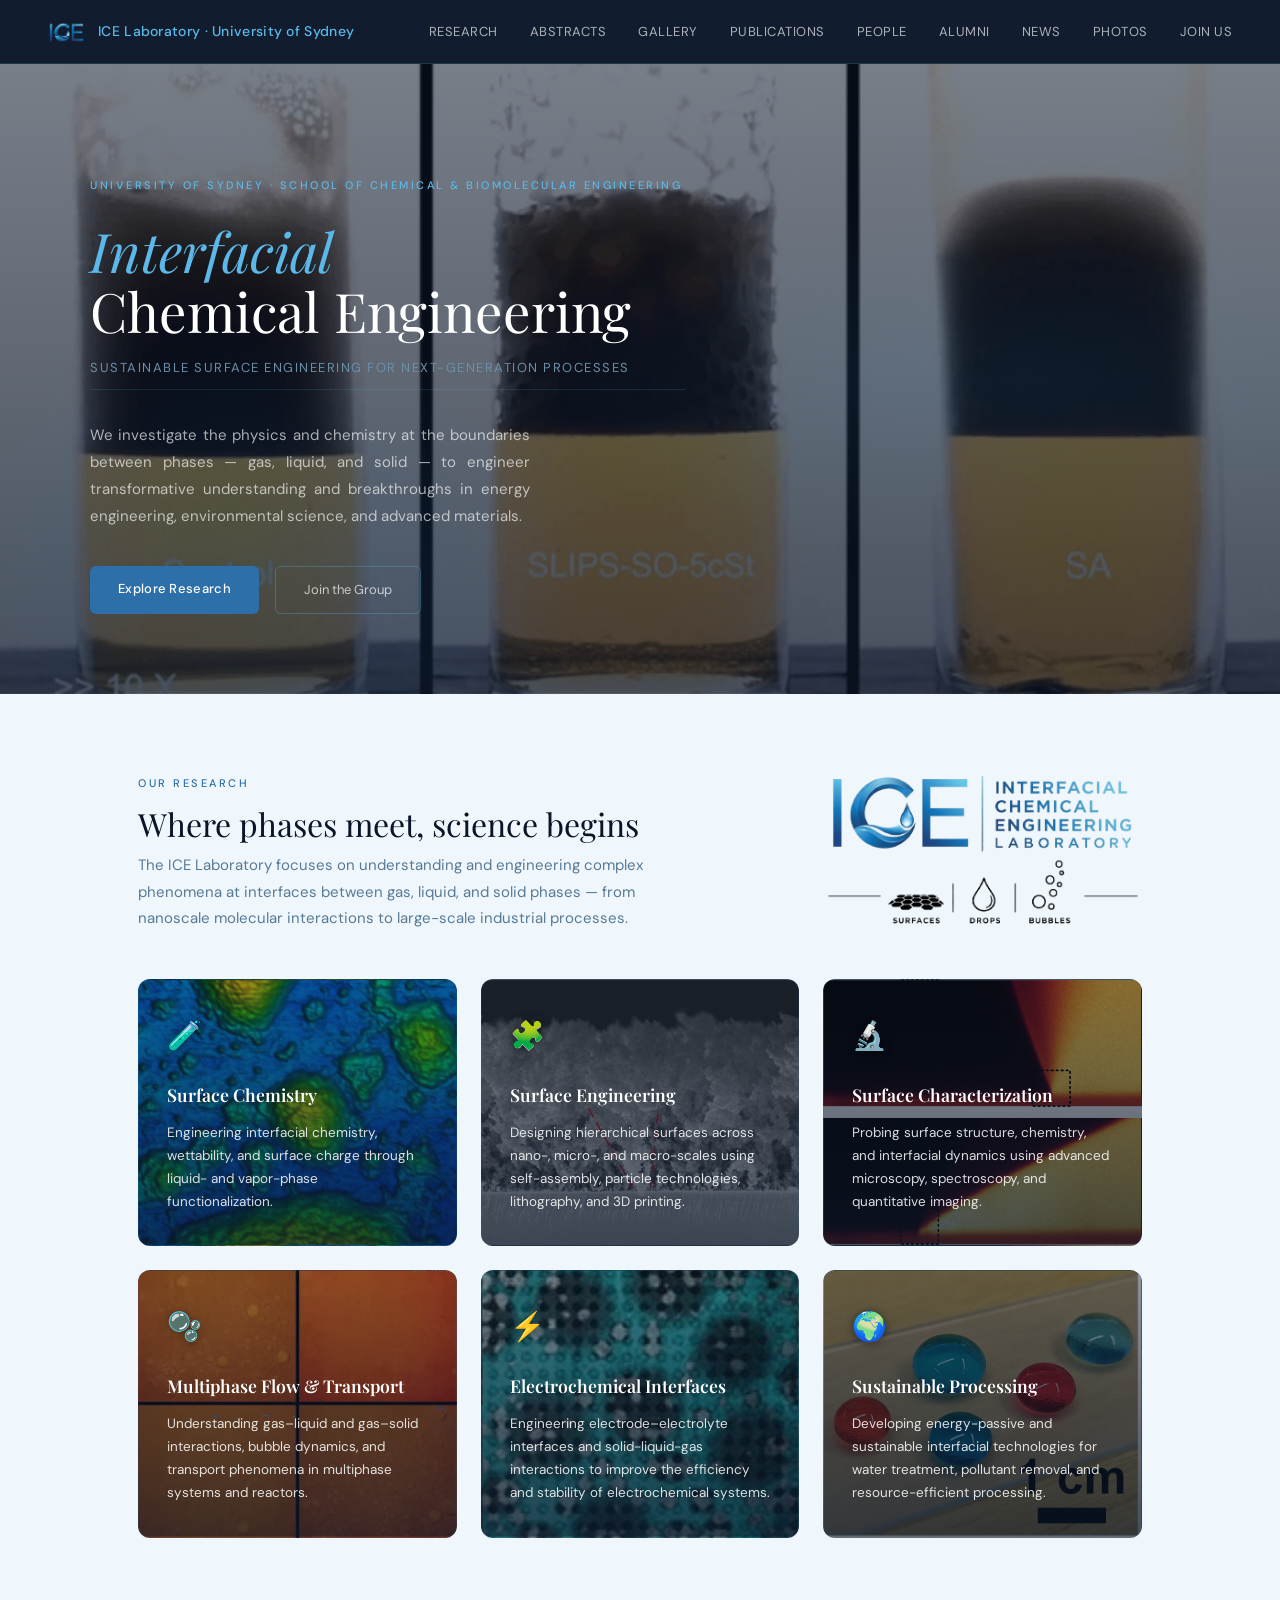
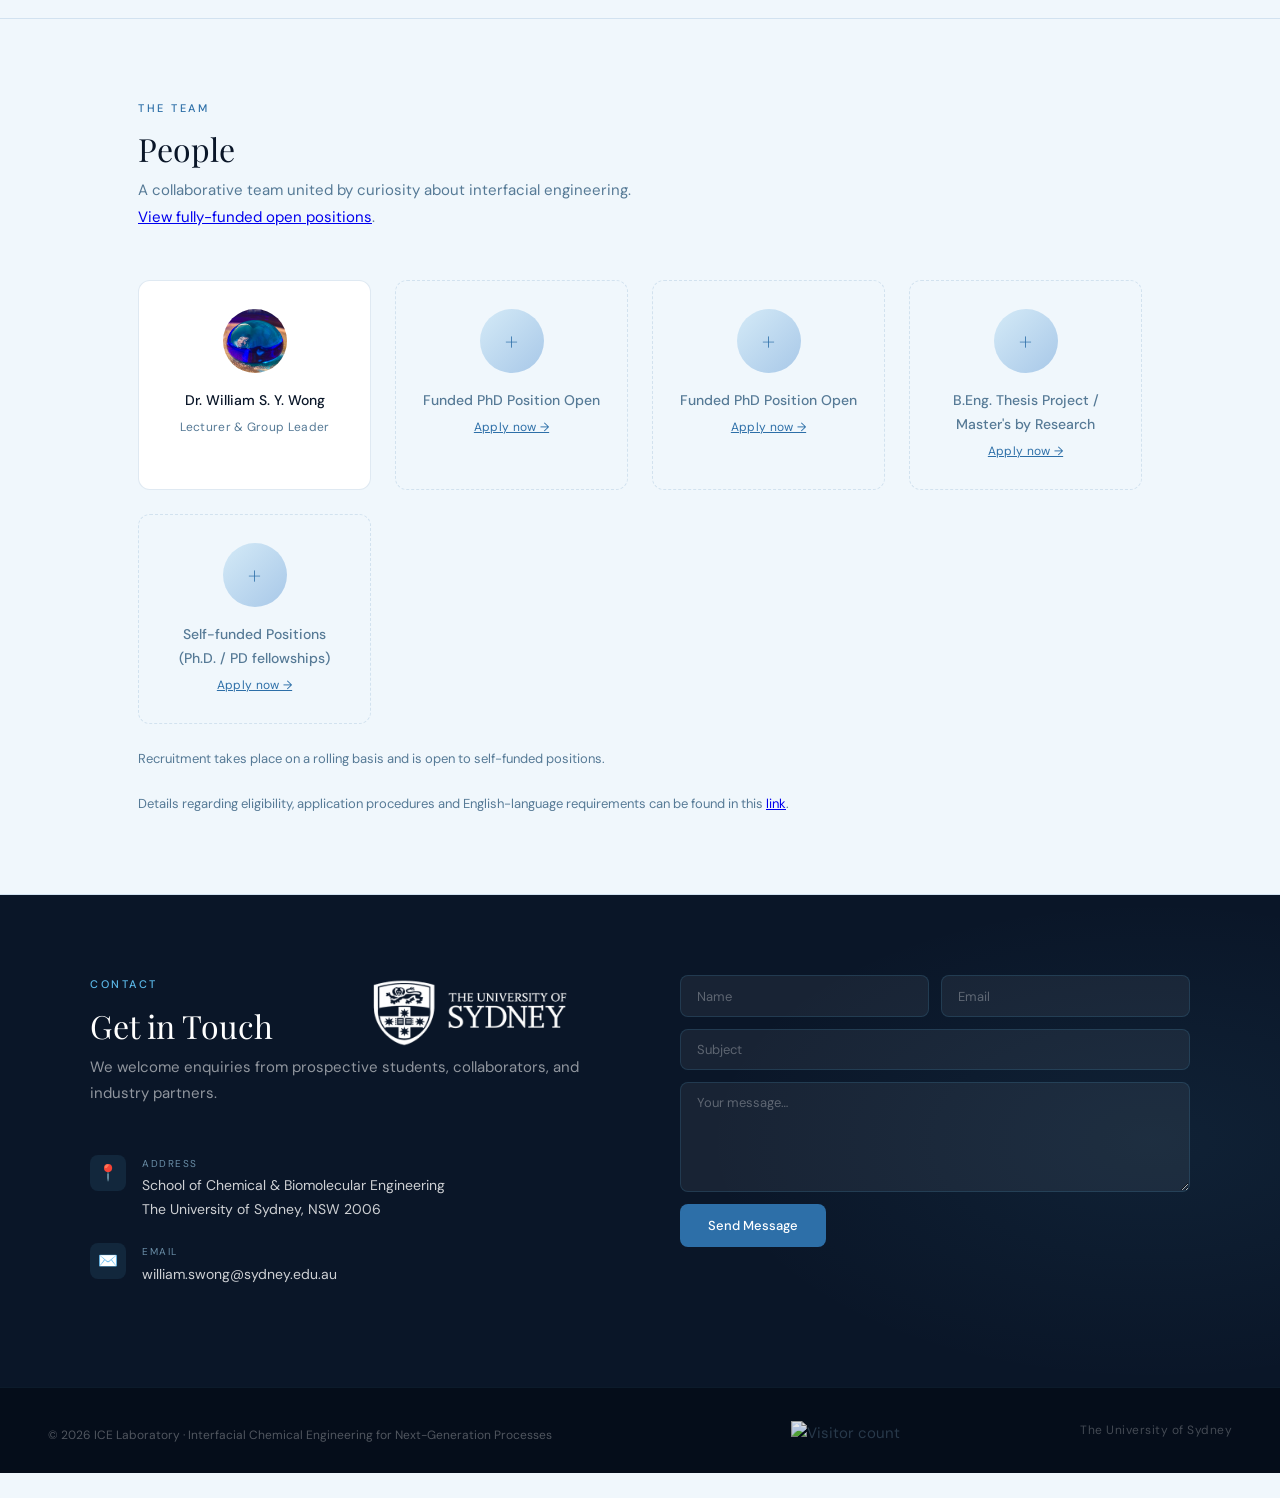
==== commit 7f328272: "updated favicon bug" ====
--- a/index.html
+++ b/index.html
@@ -3,13 +3,15 @@
 <head>
   <meta charset="UTF-8">
   <meta name="viewport" content="width=device-width, initial-scale=1.0">
-  <title>ICE Laboratory · University of Sydney</title>
+  <title>ICE Group · University of Sydney</title>
   <link rel="stylesheet" href="css/style.css">
   <link href="https://fonts.googleapis.com/css2?family=Playfair+Display:ital,wght@0,400;0,600;1,400&family=DM+Sans:wght@300;400;500&display=swap" rel="stylesheet">
-  <link rel="stylesheet" href="css/style.css">
-  <link rel="stylesheet" href="https://fonts.googleapis.com/css2?family=Playfair+Display:ital,wght@0,400;0,600;1,400&family=DM+Sans:wght@300;400;500&display=swap">
-  <link rel="stylesheet" href="https://fonts.googleapis.com/css2?family=Playfair+Display:ital,wght@0,400;0,600;1,400&family=DM+Sans:wght@300;400;500&display=swap">
   <style>
+
+
+
+
+
 
 
     /* ---- HERO ---- */
@@ -150,10 +152,20 @@
     .form-submit:hover { background: var(--ice-bright); }
   
 
-    </style>
-<link rel="icon" type ="image/png" href="images/Branding/favicon.png">
+    
+  
+  
+  
+  
+  </style>
+<link rel="icon" type="image/png" href="images/Branding/favicon.png">
 </head>
 <body>
+
+
+
+
+
 
 
 
@@ -270,7 +282,7 @@
       <h3 class="card-title" style="position: relative;">Sustainable Processing</h3>
       <p class="card-desc" style="position: relative;">Developing energy-passive and sustainable interfacial technologies for water treatment, pollutant removal, and resource-efficient processing.</p>
     </div></div>
-<span class="cms-hoverable" style="position: absolute; left: 770px; top: 86px; display: inline-block; z-index: 5;"><span class="cms-resize-handle" title="Drag to resize (aspect ratio is kept)"></span></span><span class="cms-hoverable" style="position: absolute; left: 774px; top: 99px; display: inline-block; z-index: 5;"><span class="cms-hoverable" style="position: relative; display: inline-block;"><span class="cms-hoverable" style="position: relative; display: inline-block;"><span class="cms-hoverable" style="position: relative; display: inline-block;"><span class="cms-hoverable" style="position: relative; display: inline-block;"><span class="cms-hoverable" style="position: relative; display: inline-block;"><span class="cms-hoverable" style="position: relative; display: inline-block;"><span class="cms-hoverable" style="position: relative; display: inline-block;"><span class="cms-hoverable" style="position: relative; display: inline-block;"><span class="cms-hoverable" style="position: relative; display: inline-block;"><span class="cms-hoverable" style="position: relative; display: inline-block; left: -48px; top: -30px;"><span class="cms-hoverable" style="position: relative; display: inline-block;"><img src="images/Home/20260817_Group_Logo-removebg_2.png" alt="20260817_Group_Logo-removebg.png" class="" style="width: 326px; max-width: 90vw; height: auto; border-radius: 6px; display: block; cursor: pointer;"><span class="cms-resize-handle" title="Drag to resize (aspect ratio is kept)"></span></span><span class="cms-resize-handle" title="Drag to resize (aspect ratio is kept)"></span></span><span class="cms-resize-handle" title="Drag to resize (aspect ratio is kept)"></span></span><span class="cms-resize-handle" title="Drag to resize (aspect ratio is kept)"></span></span><span class="cms-resize-handle" title="Drag to resize (aspect ratio is kept)"></span></span><span class="cms-resize-handle" title="Drag to resize (aspect ratio is kept)"></span></span><span class="cms-resize-handle" title="Drag to resize (aspect ratio is kept)"></span></span><span class="cms-resize-handle" title="Drag to resize (aspect ratio is kept)"></span></span><span class="cms-resize-handle" title="Drag to resize (aspect ratio is kept)"></span></span><span class="cms-resize-handle" title="Drag to resize (aspect ratio is kept)"></span></span><span class="cms-resize-handle" title="Drag to resize (aspect ratio is kept)"></span></span><span class="cms-resize-handle" title="Drag to resize (aspect ratio is kept)"></span></span></section>
+<span class="cms-hoverable" style="position: absolute; left: 770px; top: 86px; display: inline-block; z-index: 5;"></span><span class="cms-hoverable" style="position: absolute; left: 735px; top: 73px; display: inline-block; z-index: 5;"><img src="images/Home/20260817_Group_Logo-removebg_1_1.png" alt="20260817_Group_Logo-removebg_1.png" class="" style="width: 316px; max-width: 90vw; height: auto; border-radius: 6px; display: block; cursor: pointer;"></span></section>
 
 <!-- PEOPLE -->
 <div class="full-width-band">
@@ -301,7 +313,7 @@
       </div></div>
   <p style="margin-top: 1.5rem; font-size: 13px; color: var(--text-muted); position: relative; width: 1007px; height: 66px;" class="">Recruitment takes place on a rolling basis and is open to self-funded positions.&nbsp;<br><br>Details regarding eligibility, application procedures and English-language requirements can be found in this <a href="https://www.sydney.edu.au/courses/courses/pr/doctor-of-philosophy-engineering.html" target="_blank" rel="noopener" class="" style="position: relative;">link</a>.<br></p>
 
-<span class="cms-hoverable" style="position: absolute; left: 279px; top: 921px; display: inline-block; z-index: 5;"><span class="cms-hoverable" style="position: relative; display: inline-block; left: 0px; top: 6px;"><img src="images/Home/USYD_2.png" alt="USYD.png" style="width: 233px; max-width: 90vw; height: auto; border-radius: 6px; display: block; cursor: pointer;"><span class="cms-resize-handle" title="Drag to resize (aspect ratio is kept)"></span></span><span class="cms-resize-handle" title="Drag to resize (aspect ratio is kept)"></span></span></section></div>
+<span class="cms-hoverable" style="position: absolute; left: 265px; top: 919px; display: inline-block; z-index: 5;"><img src="images/Home/USYD_1.png" alt="USYD.png" class="" style="width: 251px; max-width: 90vw; height: auto; border-radius: 6px; display: block; cursor: pointer;"></span></section></div>
 
 <!-- CONTACT -->
 <div class="contact-band" id="contact" style="position: relative;">
@@ -312,7 +324,7 @@
       <p class="section-lead" style="position: relative;">We welcome enquiries from prospective students, collaborators, and industry partners.</p>
       <div class="contact-detail">
         <div class="contact-icon">📍</div>
-        <div><span class="contact-text-label" style="position: relative;">Address</span><span class="contact-text-val" style="position: relative;">School of Chemical &amp; Biomolecular Engineering<br>The University of Sydney, NSW 2006</span></div>
+        <div><span class="contact-text-label" style="position: relative;">Address</span><span class="contact-text-val" style="position: relative;"><div style="text-align: right;">School of Chemical &amp; Biomolecular Engineering</div>The University of Sydney, NSW 2006</span></div>
       </div>
       <div class="contact-detail">
         <div class="contact-icon">✉️</div>
@@ -401,7 +413,12 @@
 
 
 
-<span class="cms-hoverable" style="position: absolute; left: 1118px; top: 766px; display: inline-block; z-index: 5;"><span class="cms-hoverable" style="position: relative; display: inline-block; left: 0px; top: 1px;"><span class="cms-hoverable" style="position: relative; display: inline-block;"><span class="cms-hoverable" style="position: relative; display: inline-block;"><span class="cms-hoverable" style="position: relative; display: inline-block; left: -7px; top: 85px;"><span class="cms-resize-handle" title="Drag to resize (aspect ratio is kept)"></span></span><span class="cms-resize-handle" title="Drag to resize (aspect ratio is kept)"></span></span><span class="cms-resize-handle" title="Drag to resize (aspect ratio is kept)"></span></span><span class="cms-resize-handle" title="Drag to resize (aspect ratio is kept)"></span></span><span class="cms-resize-handle" title="Drag to resize (aspect ratio is kept)"></span></span>
+<span class="cms-hoverable" style="position: relative; display: inline-block; left: -7px; top: 85px;"></span>
+
+
+
+
+
 
 
 
--- a/css/style.css
+++ b/css/style.css
@@ -229,11 +229,12 @@
      fixed height other pages rely on for their sticky "top: 64px"
      toolbars — only the dropdown panel below it is new. */
   nav { padding: 0 1rem; }
-  /* Full lockup doesn't fit in portrait — swap the text for "USYD"
-     via generated content rather than truncating mid-word. */
+  /* The logo emblem carries the "ICE" branding on its own — drop the
+     "ICE Laboratory ·" prefix on mobile and keep just the institution
+     name, via generated content rather than truncating mid-word. */
   .nav-name { font-size: 0; }
   .nav-name::before {
-    content: "USYD";
+    content: "University of Sydney";
     font-size: 14px; font-weight: 500;
     color: var(--ice-bright); letter-spacing: 0.3px;
   }
@@ -278,6 +279,15 @@
   /* Profile header (people.html) */
   .pi-header { flex-direction: column !important; align-items: center !important; text-align: center; }
   .pi-badges, .social-icons { justify-content: center; }
+  .pi-name {
+    font-size: clamp(0.95rem, 5.5vw, 1.15rem) !important;
+    letter-spacing: -0.2px;
+  }
+  /* Social icon row (Scholar/ResearchGate/Publons/LinkedIn/YouTube/ORCID)
+     was wrapping to two rows — shrink the icons and the gap between
+     them so all six comfortably fit on one line instead. */
+  .social-icons { flex-wrap: nowrap !important; gap: 0.4rem !important; }
+  .social-icon img { height: 15px !important; }
   .tab-nav { overflow-x: auto; flex-wrap: nowrap !important; padding: 0 1rem; }
 
   /* Publication list card & stat/filter rows */
@@ -297,10 +307,11 @@
     -ms-overflow-style: none; scrollbar-width: none;
   }
   .controls-bar::-webkit-scrollbar { display: none; }
-  .controls-bar label,
-  .controls-bar .filter-btn,
-  .controls-bar .sort-select,
-  .controls-bar .sep { flex-shrink: 0; }
+  /* Every direct child (labels, the "sep" divider, and — on photos.html
+     — the #categoryFilters / #yearFilters wrapper divs) must refuse to
+     shrink, or the wrappers compress and their buttons start
+     overlapping each other instead of the row simply scrolling. */
+  .controls-bar > * { flex-shrink: 0; }
   .controls-bar .controls-spacer { display: none; }
   .controls-bar label { font-size: 10px !important; }
   .filter-btn { font-size: 11px !important; padding: 0.28rem 0.7rem !important; }
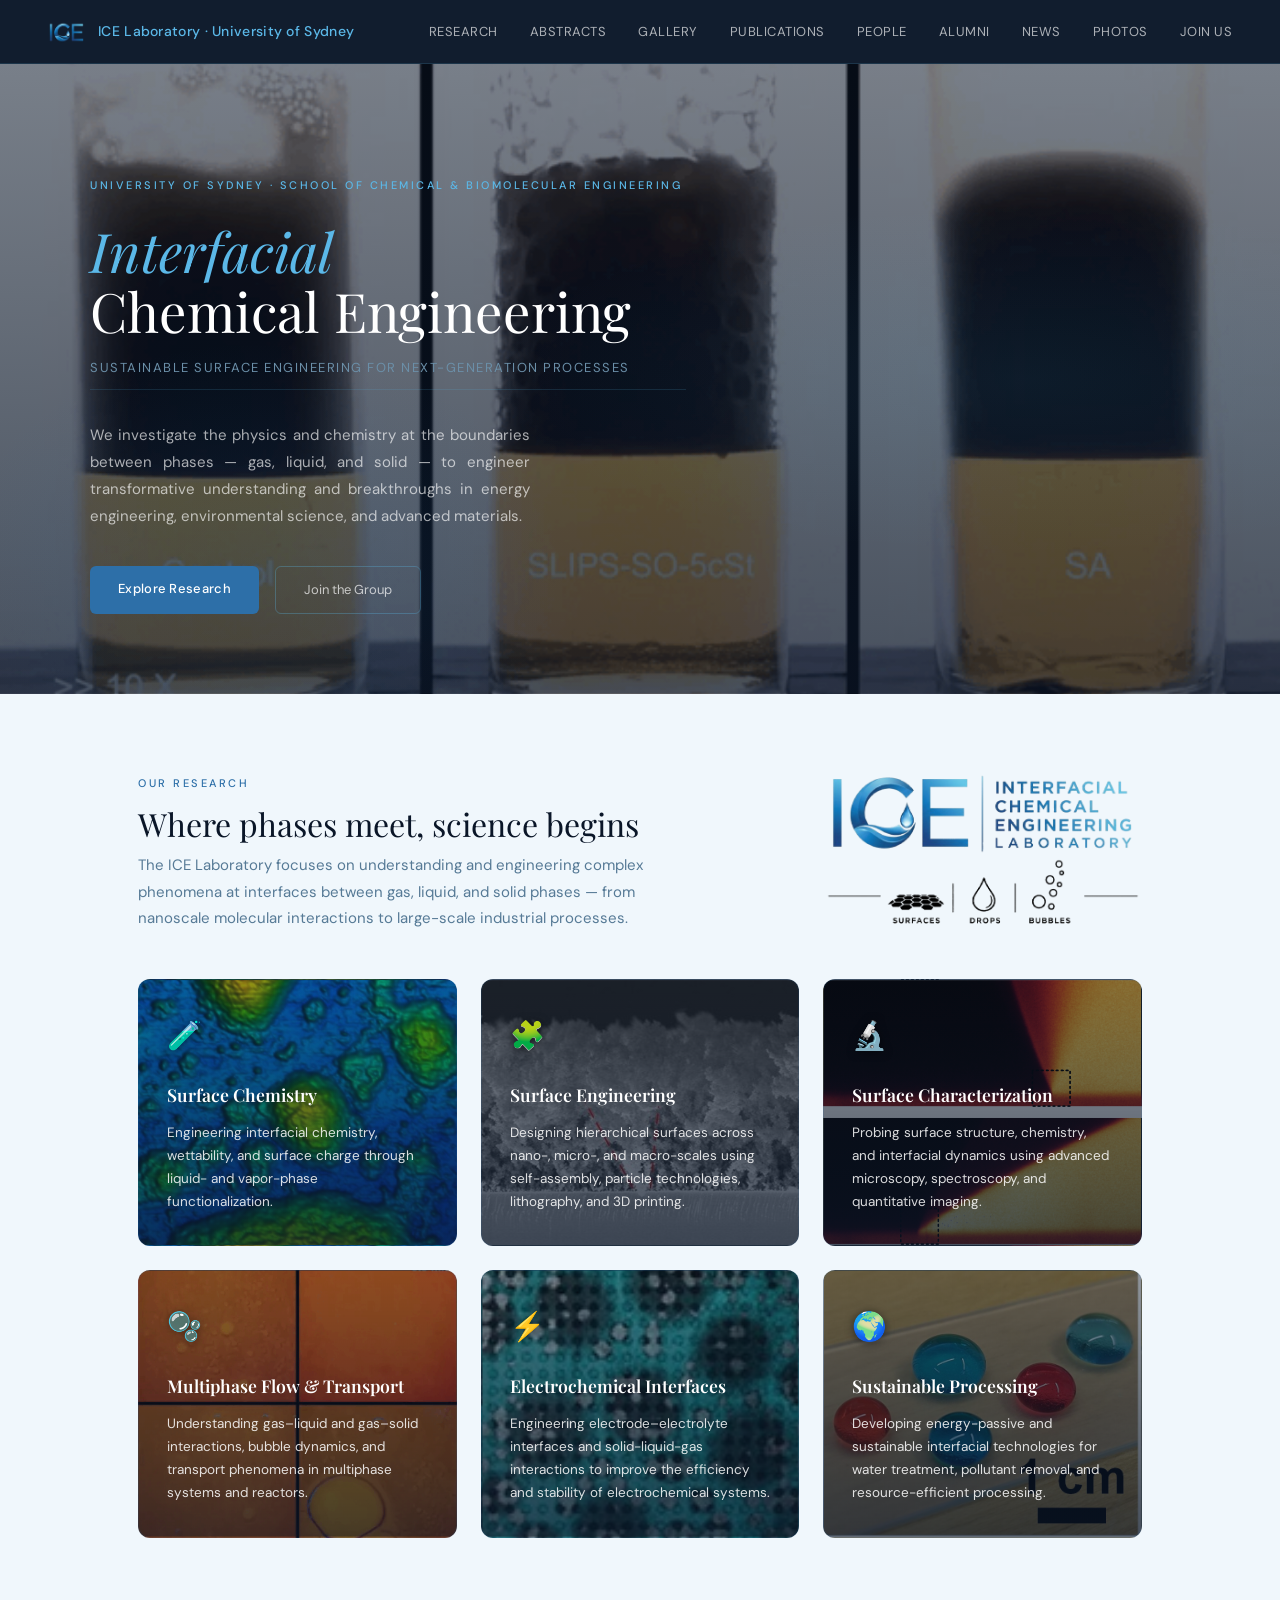
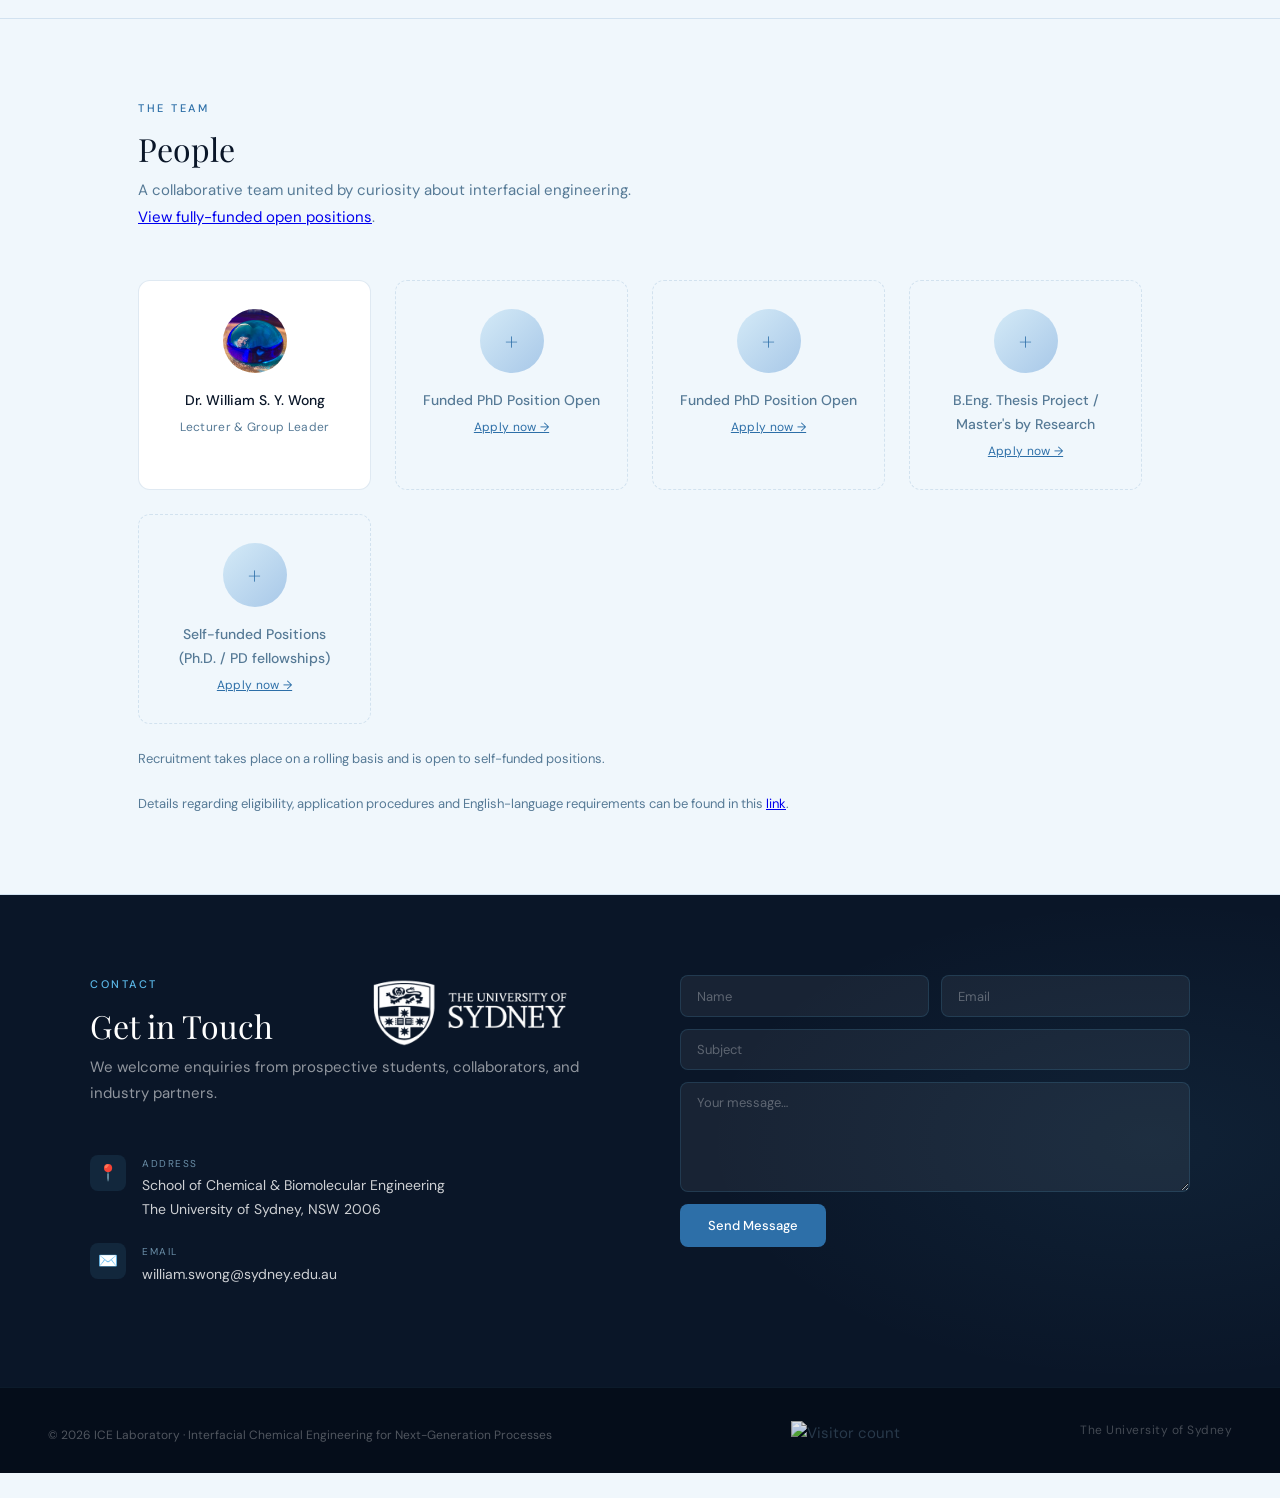
==== commit 87e53c55: "editor update optimizations" ====
--- a/index.html
+++ b/index.html
@@ -7,6 +7,8 @@
   <link rel="stylesheet" href="css/style.css">
   <link href="https://fonts.googleapis.com/css2?family=Playfair+Display:ital,wght@0,400;0,600;1,400&family=DM+Sans:wght@300;400;500&display=swap" rel="stylesheet">
   <style>
+
+
 
 
 
@@ -157,10 +159,14 @@
   
   
   
+  
+  
   </style>
 <link rel="icon" type="image/png" href="images/Branding/favicon.png">
 </head>
 <body>
+
+
 
 
 
@@ -219,15 +225,15 @@
     <span></span><span></span><span></span>
   </button>
   <ul class="nav-links">
-    <li data-page="research" class="" style="position: relative;"><a href="#research">Research</a></li>
-    <li data-page="abstracts" class="" style="position: relative;"><a href="abstracts.html">Abstracts</a></li>
-    <li data-page="gallery" class="" style="position: relative;"><a href="gallery.html">Gallery</a></li>
-    <li data-page="publications" class="" style="position: relative;"><a href="publications.html">Publications</a></li>
-    <li data-page="people" class="" style="position: relative;"><a href="people.html">People</a></li>
-    <li data-page="alumni" class="" style="position: relative;"><a href="alumni.html">Alumni</a></li>
-    <li data-page="news" class="" style="position: relative;"><a href="news.html">News</a></li>
-    <li data-page="photos" class="" style="position: relative;"><a href="photos.html">Photos</a></li>
-    <li data-page="join" class="" style="position: relative;"><a href="#contact">Join Us</a></li>
+    <li data-page="research"><a href="#research">Research</a></li>
+    <li data-page="abstracts"><a href="abstracts.html">Abstracts</a></li>
+    <li data-page="gallery"><a href="gallery.html">Gallery</a></li>
+    <li data-page="publications"><a href="publications.html">Publications</a></li>
+    <li data-page="people"><a href="people.html">People</a></li>
+    <li data-page="alumni"><a href="alumni.html">Alumni</a></li>
+    <li data-page="news"><a href="news.html">News</a></li>
+    <li data-page="photos"><a href="photos.html">Photos</a></li>
+    <li data-page="join"><a href="#contact">Join Us</a></li>
   </ul>
 </nav>
 
@@ -440,5 +446,7 @@
 
 
 
+
+
 </body>
 </html>
--- a/css/style.css
+++ b/css/style.css
@@ -266,9 +266,13 @@
   /* Group photo and USYD logo on the homepage (index.html) are placed
      with drag-and-drop pixel coordinates that only make sense on a wide
      desktop layout — hide them on phones rather than have them float
-     awkwardly over other content. */
-  img[src*="20260817_Group_Logo"],
-  img[src*="USYD_2.png"] {
+     awkwardly over other content.
+     Matched on the stable part of the filename only (not the full name
+     with its numeric suffix) — the editor appends a new _1/_2/etc. every
+     time the image is re-uploaded, so pinning to one exact suffix breaks
+     the very next time that image gets replaced. */
+  img[src*="Group_Logo"],
+  img[src*="/Home/USYD"] {
     display: none !important;
   }
 
@@ -326,3 +330,26 @@
     text-align: center; padding: 1.5rem;
   }
 }
+
+/* ============================================
+   CONTENT-CORRECTNESS FIXES (not viewport-specific —
+   these are genuinely wrong at any screen size, so they
+   apply everywhere rather than only inside a media query)
+   ============================================ */
+
+/* The homepage address ended up with an inline text-align:right on just
+   its first line (likely an accidental editor click), so it read as
+   indented relative to the second line beneath it. Address text should
+   always be left-aligned; !important is needed to beat that inline style. */
+.contact-text-val, .contact-text-val div { text-align: left !important; }
+
+/* Long unbroken strings (URLs, emails) don't wrap by default — CSS only
+   breaks at word boundaries unless told otherwise — so they silently
+   overflow their container and get clipped instead of wrapping onto a
+   second line. Affects the People page's info rows (website, email, etc.)
+   and the homepage contact block equally. */
+.info-val, .info-val a,
+.contact-text-val, .contact-text-val a {
+  overflow-wrap: break-word;
+  word-break: break-word;
+}
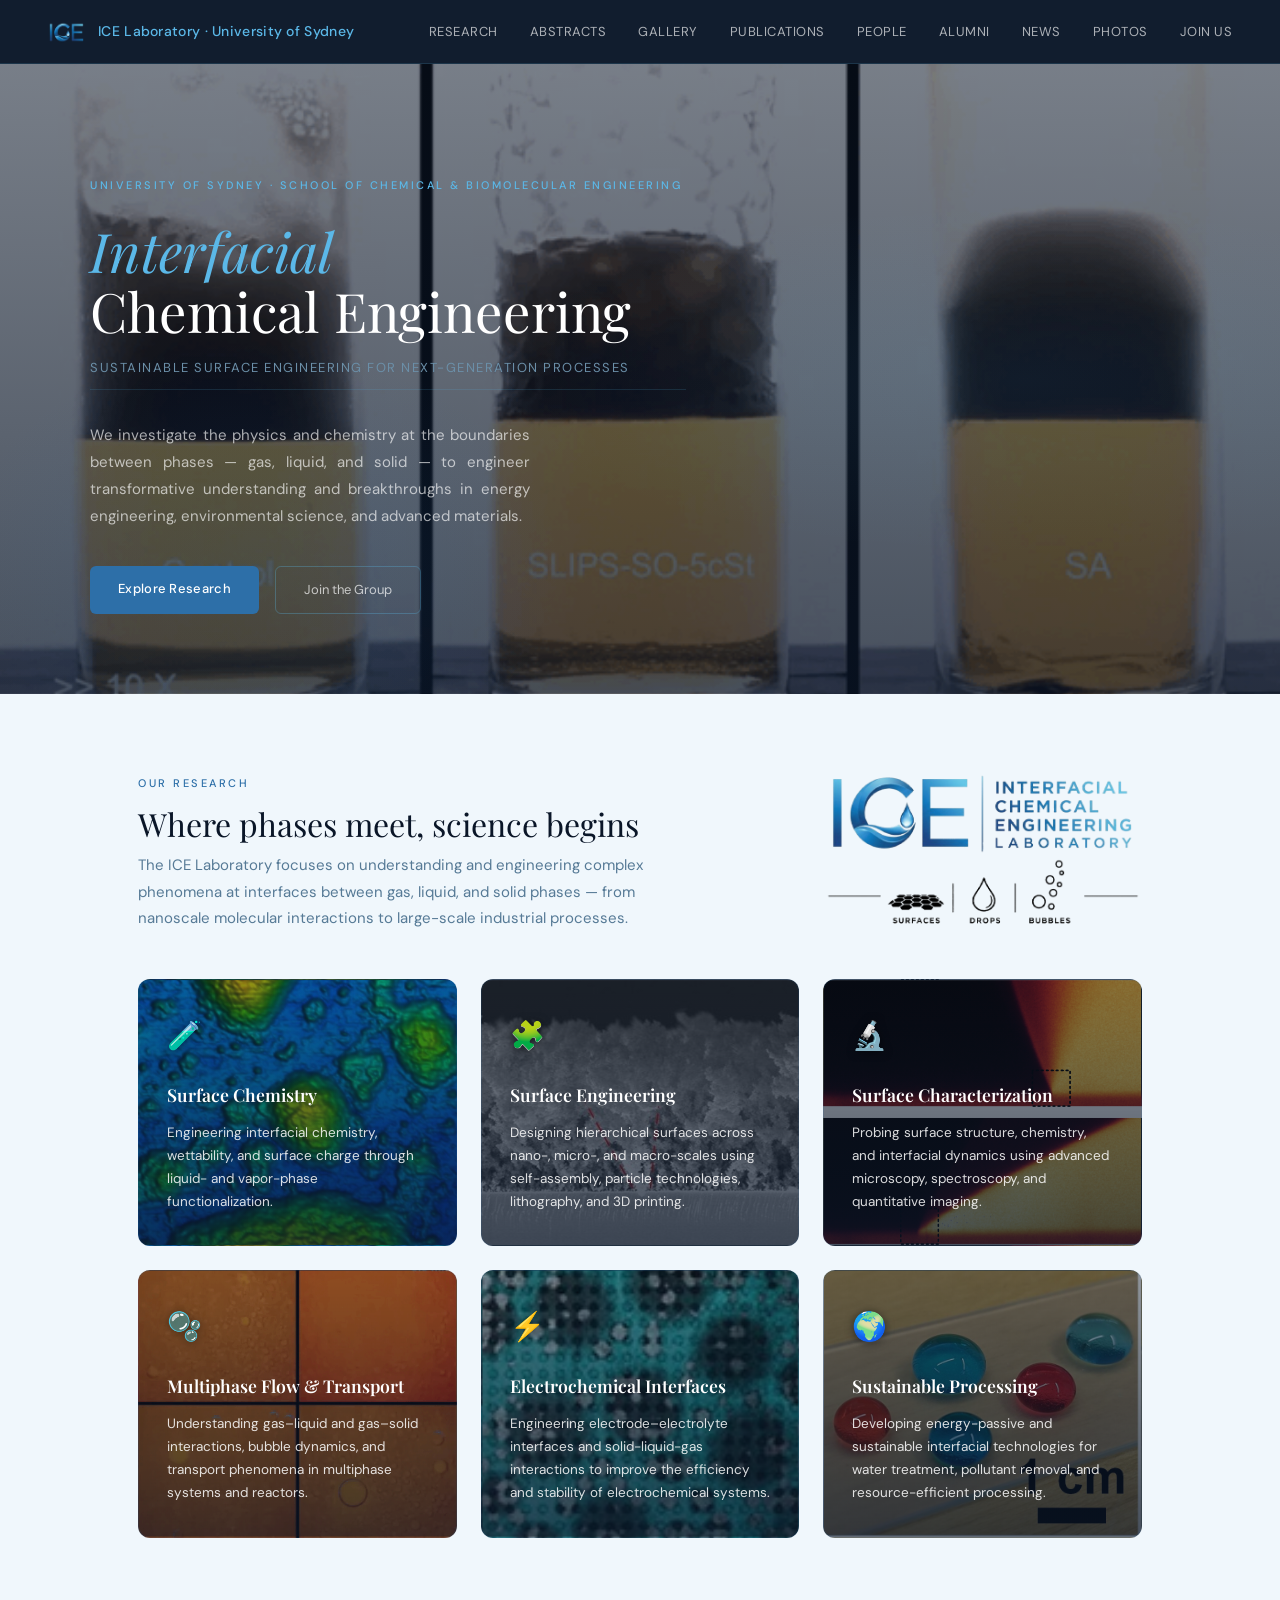
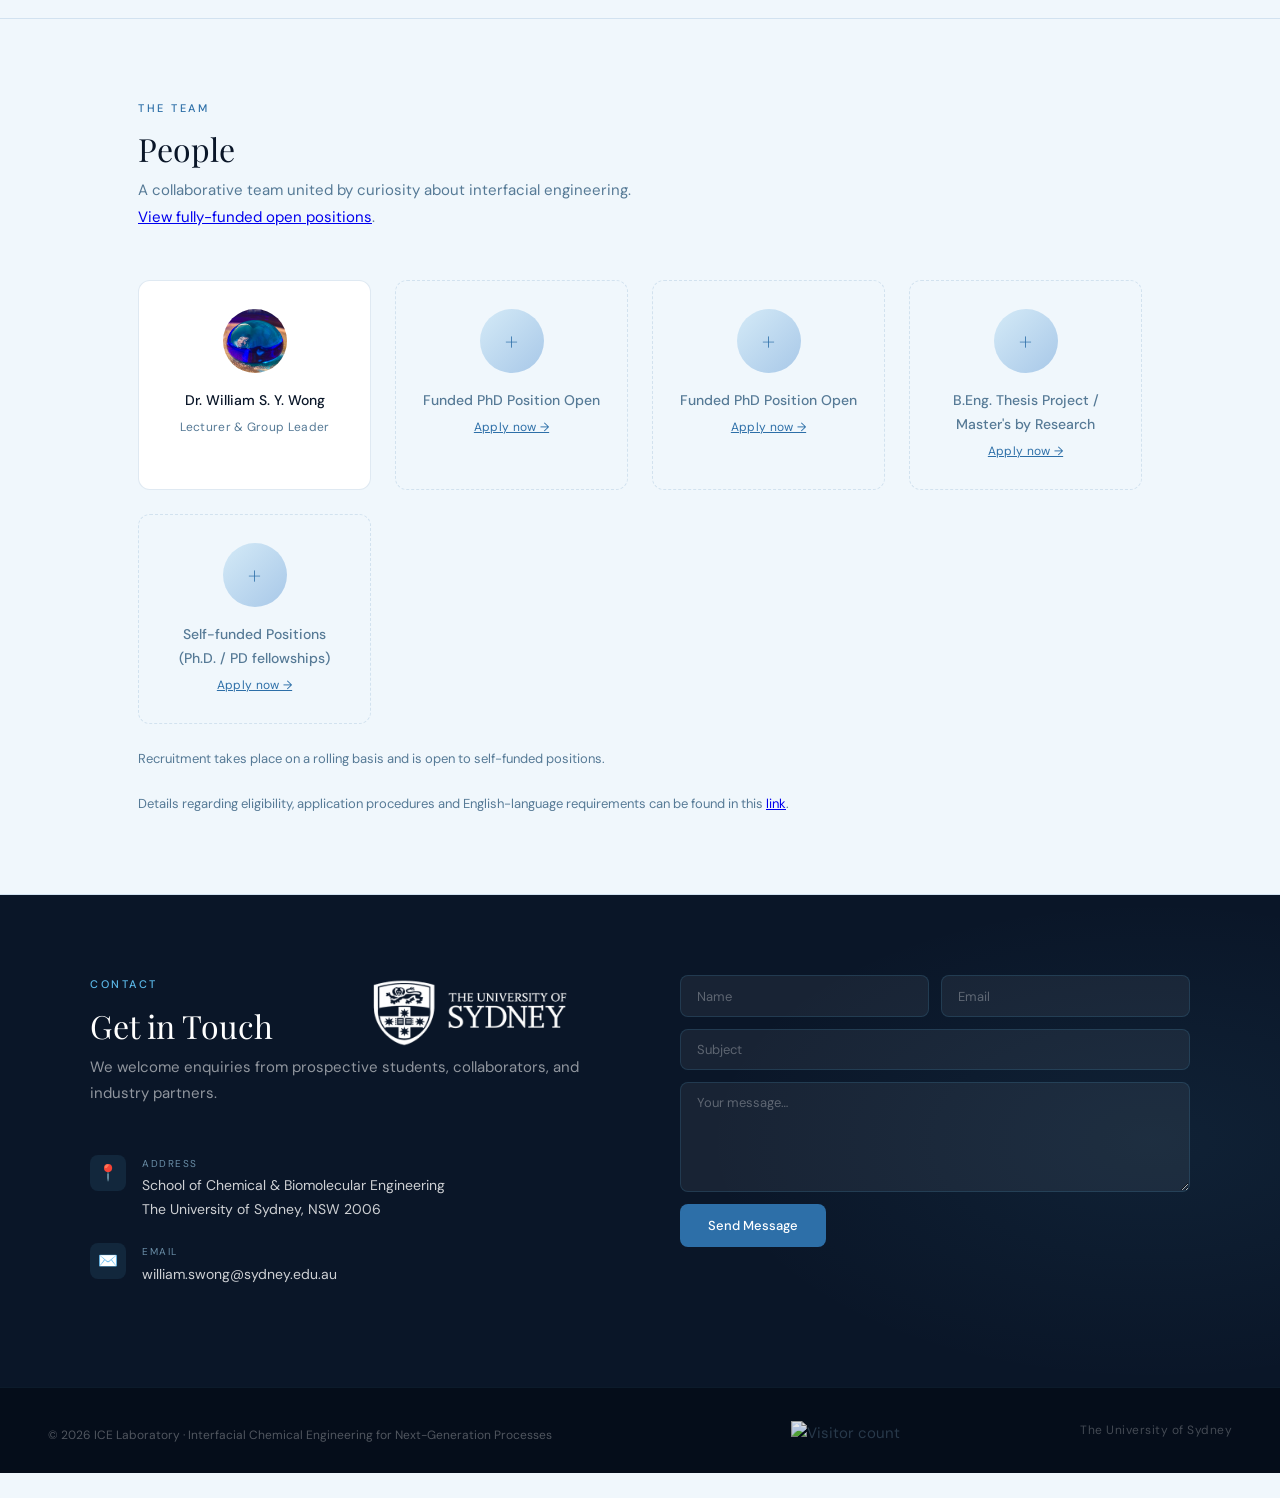
==== commit fdcfdcb2: "updates" ====
--- a/index.html
+++ b/index.html
@@ -7,6 +7,7 @@
   <link rel="stylesheet" href="css/style.css">
   <link href="https://fonts.googleapis.com/css2?family=Playfair+Display:ital,wght@0,400;0,600;1,400&family=DM+Sans:wght@300;400;500&display=swap" rel="stylesheet">
   <style>
+
 
 
 
@@ -161,10 +162,12 @@
   
   
   
+  
   </style>
 <link rel="icon" type="image/png" href="images/Branding/favicon.png">
 </head>
 <body>
+
 
 
 
@@ -448,5 +451,6 @@
 
 
 
+
 </body>
 </html>
--- a/css/style.css
+++ b/css/style.css
@@ -94,6 +94,34 @@
   color: var(--text-muted);
   font-size: 15px; max-width: 520px;
   margin-bottom: 3rem; line-height: 1.75;
+}
+
+/* ---- UNIFY STATS STRIP (DESKTOP) ---- */
+.stats-strip, .pub-stats {
+  display: flex !important;
+  flex-wrap: nowrap !important;
+  justify-content: space-between !important;
+  align-items: center !important;
+  padding: 0.85rem 1.5rem !important;
+  box-sizing: border-box !important;
+}
+
+.stat-item, .pub-stat {
+  flex: 1 1 0 !important;
+  min-width: 0 !important;
+  text-align: center !important;
+}
+
+.stat-num, .pub-stat-num {
+  font-size: 1.25rem;
+  line-height: 1.2;
+  text-align: center;
+}
+
+.stat-label, .pub-stat-label {
+  font-size: 11px;
+  line-height: 1.3;
+  text-align: center;
 }
 
 /* ---- FOOTER ---- */
@@ -258,10 +286,42 @@
   .hero-desc { max-width: 100% !important; font-size: 13.5px !important; text-align: left !important; }
 
   /* Item counts under the hero (news/publications/alumni stat strips) —
-     band height roughly halved, and number/label sizes unified so all
-     three pages' counters match exactly. */
-  .stat-num, .pub-stat-num { font-size: 0.95rem !important; line-height: 1.2 !important; }
-  .stat-label, .pub-stat-label { font-size: 8px !important; letter-spacing: 0.8px !important; }
+     forced onto a single row on every page (was wrapping to two rows once
+     a page had 4 stats, e.g. Publications), with number/label sizes
+     unified so all three pages' counters match exactly. Each stat item
+     flexes to share the row evenly, and its label is left free to wrap
+     onto a second line *within its own column* if needed — that keeps
+     the row itself single, even when a label is long ("Years of PI's
+     experience"), instead of overflowing or wrapping the whole item. */
+  .stats-strip, .pub-stats {
+    flex-wrap: nowrap !important;
+    justify-content: space-between !important;
+    align-items: flex-start !important;
+    gap: 0.4rem !important;
+    padding: 0.6rem 0.75rem !important;
+    text-align: center;
+  }
+  .stat-item, .pub-stat { flex: 1 1 0 !important; min-width: 0 !important; text-align: center !important; }
+  .stat-num, .pub-stat-num { font-size: 0.85rem !important; line-height: 1.15 !important; text-align: center !important; }
+  .stat-label, .pub-stat-label {
+    font-size: 7.5px !important; letter-spacing: normal !important;
+    line-height: 1.25 !important; white-space: normal !important; text-align: center !important;
+  }
+
+  /* Publications page: shorten mobile labels via ::before */
+  .pub-stats .pub-stat:nth-child(1) .pub-stat-label,
+  .pub-stats .pub-stat:nth-child(2) .pub-stat-label,
+  .pub-stats .pub-stat:nth-child(3) .pub-stat-label,
+  .pub-stats .pub-stat:nth-child(4) .pub-stat-label {
+    font-size: 0 !important;
+  }
+  .pub-stats .pub-stat:nth-child(1) .pub-stat-label::before { content: "Publications"; }
+  .pub-stats .pub-stat:nth-child(2) .pub-stat-label::before { content: "Articles"; }
+  .pub-stats .pub-stat:nth-child(3) .pub-stat-label::before { content: "Reviews"; }
+  .pub-stats .pub-stat:nth-child(4) .pub-stat-label::before { content: "Years"; }
+  .pub-stats .pub-stat .pub-stat-label::before {
+    font-size: 7.5px; letter-spacing: normal !important; line-height: 1.25;
+  }
 
   /* Group photo and USYD logo on the homepage (index.html) are placed
      with drag-and-drop pixel coordinates that only make sense on a wide
@@ -294,12 +354,8 @@
   .social-icon img { height: 15px !important; }
   .tab-nav { overflow-x: auto; flex-wrap: nowrap !important; padding: 0 1rem; }
 
-  /* Publication list card & stat/filter rows */
+  /* Publication list card */
   .pub-card { flex-direction: column !important; gap: 0.75rem !important; }
-  .stats-strip, .pub-stats {
-    flex-wrap: wrap !important; gap: 0.75rem 1.25rem !important; justify-content: center !important;
-    padding: 0.6rem 1rem !important; text-align: center;
-  }
 
   /* Category/year filter rows (gallery, news, photos): keep to a single
      scrollable line instead of wrapping, with a consistent, compact
